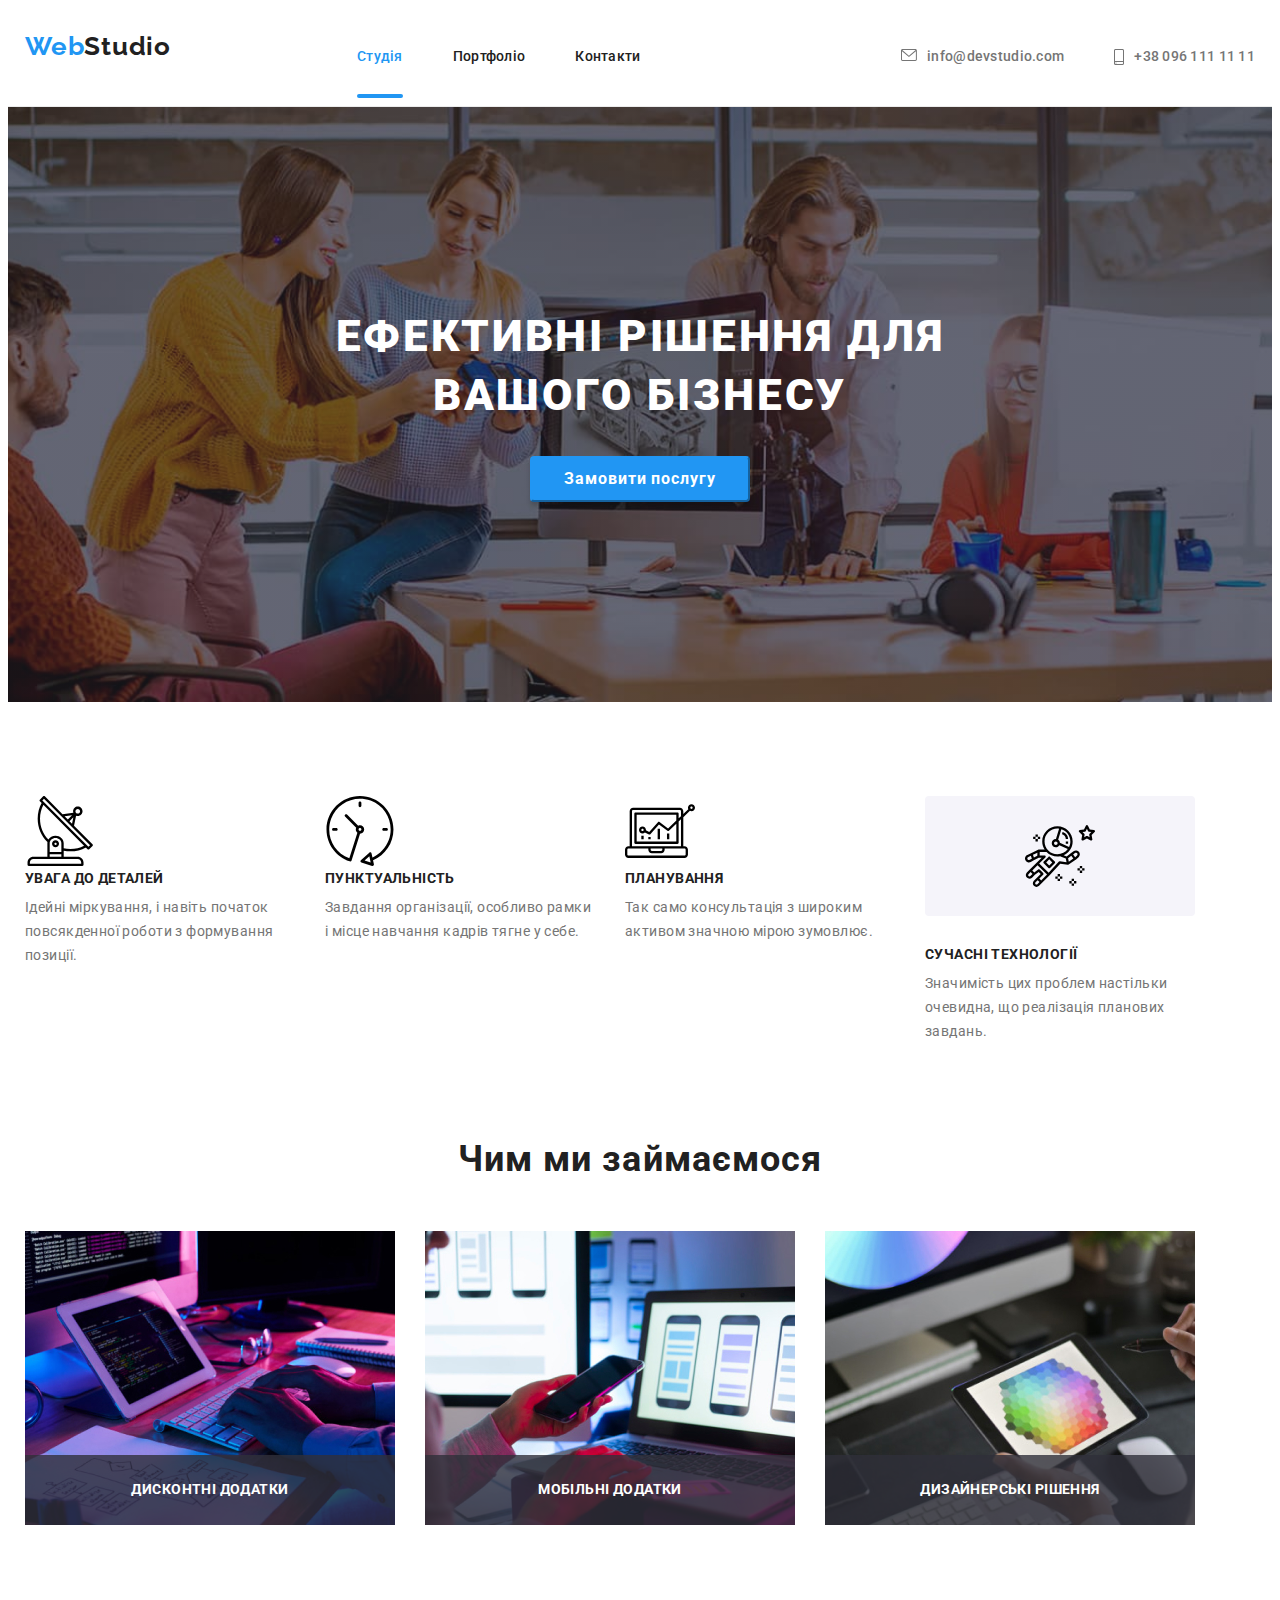
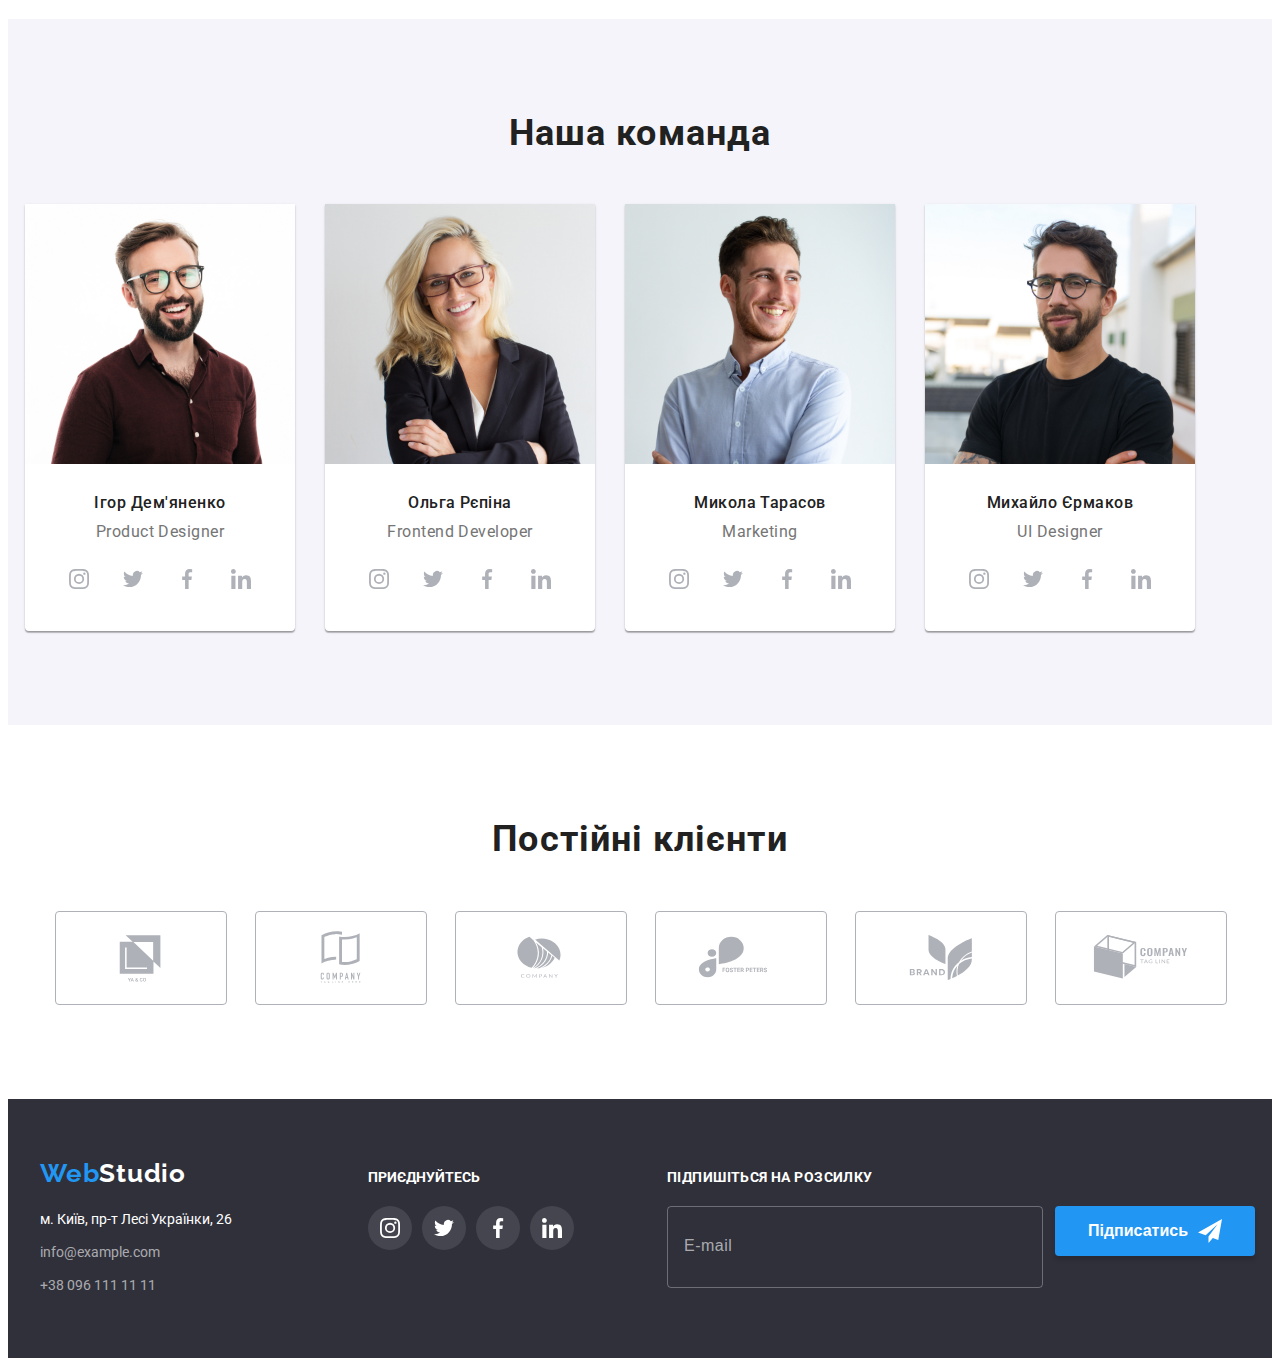
==== index.html @ e4a03b4b "update" ====
<!DOCTYPE html>
<html lang="en">

<head>
    <meta charset="UTF-8">
    <meta http-equiv="X-UA-Compatible" content="IE=edge">
    <meta name="viewport" content="width=, initial-scale=1.0">
    <title>Document</title>
    <link rel="stylesheet" href="https://cdnjs.cloudflare.com/ajax/libs/modern-normalize/1.1.0/modern-normalize.min.css" integrity="sha512-wpPYUAdjBVSE4KJnH1VR1HeZfpl1ub8YT/NKx4PuQ5NmX2tKuGu6U/JRp5y+Y8XG2tV+wKQpNHVUX03MfMFn9Q==" crossorigin="anonymous" referrerpolicy="no-referrer" />
    <style>
        a {
            text-decoration: none;
        }
    </style>
    <link rel="preconnect" href="https://fonts.googleapis.com">
    <link rel="preconnect" href="https://fonts.gstatic.com" crossorigin>
    <link
        href="https://fonts.googleapis.com/css2?family=Raleway:wght@700&family=Roboto:wght@400;500;700;900&display=swap"
        rel="stylesheet">
        <link rel="stylesheet" href="./css/main.min.css"/>
    <link rel="stylesheet" href="./css/styles.css"/>
</head>

<body>
    <!-- шапка сайта -->
    <header class="header">
        <div class="container header-con">
            <nav class="navagation">
                <a href="/" class="logo header__logo header__logo--black"><span class="logo__part">Web</span>Studio</a>

                <ul class="navagation__list list">
                    <li class="navagation__item relative"><a href="./index.html" class="navagation__link link current">Студія</a></li>
                    <li class="navagation__item"><a href="./portfolio.html" class="navagation__link link ">Портфоліо</a></li>
                    <li class="navagation__item"><a href="./contacts.html" class="navagation__link link ">Контакти</a></li>
                </ul>
            </nav>
             
          
            <ul class="connect__list list">
                <li class="connect__item">
                    <a href="mailto:info@devstudio.com">
                        <svg class="connect__icons" width="16px" height="12px">
                            <use href="./images/icons.svg#icon-envelopehover"></use>
                        </svg>
            
                        info@devstudio.com</a>
                </li>
                <li class="connect__item">
                    <a href="tel:+380961111111">
                        <svg class="connect__icons" width="10px" height="16px">
                            <use href="./images/icons.svg#icon-smartphone2"></use>
                        </svg>
                        +38 096 111 11 11</a>
                </li>
            </ul>
    


        </div>
    </header>
    
    <main>
        <!-- Герой -->
        <section class="hero">
            <div class="container hero__content">
                <h1 class="hero__title">Ефективні рішення для вашого бізнесу</h1>
                <button data-modal-open type="button" class="hero__btn">Замовити послугу</button>
            </div>
        </section>

        <section class="feature__section">
            <div class="container">
                <ul class="feature__list list">
                    <li style="width:270px;" class="feature__item">
                        <div class="picture-box">
                            <svg class="picture-box__icons" width="70" height="70">
                            <use href="./images/icons.svg#icon-Group"></use>
                            </svg>
                        </div>
                        <h3 class="feature__subtitle">УВАГА ДО ДЕТАЛЕЙ</h3>
                        <p class="feature__text">Ідейні міркування, і навіть початок повсякденної роботи з формування позиції.
                        </p>
                    </li>
                    <li style="width:270px;" class="feature__item">
                        <div class="picture-box">
                            <svg class="picture-box__icons" width="70" height="70">
                                <use href="./images/icons.svg#icon-clock"></use>
                            </svg>
                        </div>
                        <h3 class="feature__subtitle">ПУНКТУАЛЬНІСТЬ</h3>
                        <p class="feature__text">
                            Завдання організації, особливо рамки і місце навчання кадрів тягне у себе.
                        </p>
                    </li>
                    <li style="width:270px;" class="feature__item">
                        <div class="picture-box">
                            <svg class="picture-box__icons" width="70" height="70">
                                <use href="./images/icons.svg#icon-diagram"></use>
                            </svg>
                        </div>
                        <h3 class="feature__subtitle">ПЛАНУВАННЯ</h3>
                        <p class="feature__text">
                            Так само консультація з широким активом значною мірою зумовлює.
                        </p>
                    </li>
                    <li style="width:270px;" class="feature__item">
                        <div class="picture__box">
                            <svg class="picture-box__icons" width="70" height="70">
                                <use href="./images/icons.svg#icon-astronaut"></use>
                            </svg>
                        </div>
                        <h3 class="feature__subtitle">СУЧАСНІ ТЕХНОЛОГІЇ</h3>
                        <p class="feature__text">
                            Значимість цих проблем настільки очевидна, що реалізація планових завдань.
                        </p>
                    </li>
                </ul>
            </div>
        </section>


        <section class="details">
            <div class="container">
                <h2 class="details__title">Чим ми займаємося</h2>
                <ul class="detail__list list">
                    <li class="detail__item">
                        <div class="detail__box">
                        <img src="./images/box1.jpg" width="370" alt="программрование">
                        <p class="detail__text">Дисконтні додатки</p>
                        </div>
                        </li>
                    <li class="detail__item">
                        <div class="detail__box">
                        <img src="./images/box2.jpg" width="370" alt="адаптивная верстка">
                    <p class="detail__text">Мобільні додатки</p>
                    </div>
                    </li>

                    <li class="detail__item">
                        <div class="detail__box">
                        <img src="./images/box3.jpg" width="370" alt="дизайн">
                    <p class="detail__text">Дизайнерські рішення</p>
                    </div>
                    </li>
                </ul>
            </div>
        </section>

        <section class="team">
            <div class="container">
                <h2 class="title team__title team__title--color">Наша команда</h2>
                <ul class="team__list list">
                    <li class="team__item">
                        <img src="./images/img.jpg" width="270" alt="Игорь Демьяненко">
                        <div class="team__box">
                        <h3 class="team__subtitle">Ігор Дем'яненко</h3>
                        <p class="team__profession">Product Designer</p>
                       <ul class="soc list">
                        <li class="soc__item">
                            <a href="" class="soc__link soc__link--team link">
                                <svg class="soc__icons" width="20" height="20">
                                <use href="./images/icons.svg#icon-instagram"></use>
                                </svg>
                            </a>
                         </li>
                        <li class="soc__item">
                            <a href="" class="soc__link soc__link--team link">
                                <svg class="soc__icons" width="20" height="20">
                             <use href="./images/icons.svg#icon-twitter"></use>
                        </svg>
                        </a>
                        </li>
                        <li class="soc__item">
                            <a href="" class="soc__link soc__link--team link">
                                <svg class="soc__icons" width="20" height="20">
                                <use href="./images/icons.svg#icon-facebook"></use>    
                        </svg>
                            </a>
                        </li>
                        <li class="soc__item">
                            <a href="" class="soc__link soc__link--team link">
                                <svg class="soc__icons" width="20" height="20">
                                   <use href="./images/icons.svg#icon-linkedin"></use> 
                                    
                                </svg>
                            </a>
                        </li>
                        </ul>
                    </div>
                    </li>
                    <li class="team__item">
                        <img src="./images/img(1).jpg" width="270" alt="Ольга Репина">
                        <div class="team__box">
                        <h3 class="team__subtitle">Ольга Рєпіна</h3>
                        <p class="team__profession">Frontend Developer</p>
                    <ul class="soc list">
                        <li class="soc__item">
                            <a href="" class="soc__link soc__link--team link">
                                <svg class="soc__icons" width="20" height="20">
                                   <use href="./images/icons.svg#icon-instagram"></use> 
                                </svg>
                            </a>
                        </li>
                        <li class="soc__item">
                            <a href="" class="soc__link soc__link--team link">
                                <svg class="soc__icons" width="20" height="20">
                                <use href="./images/icons.svg#icon-twitter"></use>   
                                </svg>
                            </a>
                        </li>
                        <li class="soc__item">
                            <a href="" class="soc__link soc__link--team link">
                                <svg class="soc__icons" width="20" height="20">
                                   <use href="./images/icons.svg#icon-facebook"></use>
                                </svg>
                            </a>
                        </li>
                        <li class="soc__item">
                            <a href="" class="soc__link soc__link--team link">
                                <svg class="soc__icons" width="20" height="20">
                                   <use href="./images/icons.svg#icon-linkedin"></use>
                                </svg>
                            </a>
                        </li>
                    </ul>
                    </div>
                        </li>
                    <li class="team__item">
                        <img src="./images/img(2).jpg" width="270" alt="Николай Тарасов">
                   <div class="team__box">
                    <h3 class="team__subtitle">Микола Тарасов</h3>
                     <p class="team__profession">Marketing</p>
                <ul class="soc list">
                    <li class="soc__item">
                        <a href="" class="soc__link soc__link--team link">
                            <svg class="soc__icons" width="20" height="20">
                               <use href="./images/icons.svg#icon-instagram"></use>
                            </svg>
                        </a>
                    </li>
                    <li class="soc__item">
                        <a href="" class="soc__link soc__link--team link">
                            <svg class="soc__icons" width="20" height="20">
                                <use href="./images/icons.svg#icon-twitter"></use>
                            </svg>
                        </a>
                    </li>
                    <li class="soc__item">
                        <a href="" class="soc__link soc__link--team link">
                            <svg class="soc__icons" width="20" height="20">
                               <use href="./images/icons.svg#icon-facebook"></use>
                            </svg>
                        </a>
                    </li>
                    <li class="soc__item">
                        <a href="" class="soc__link soc__link--team link">
                            <svg class="soc__icons" width="20" height="20">
                               <use href="./images/icons.svg#icon-linkedin"></use>
                            </svg>
                        </a>
                    </li>
                </ul>
                    </div>
                        </li>
                    <li class="team__item">
                        <img src="./images/img(3).jpg" width="270" alt="Михаил Ермаков">
                        <div class="team__box">
                        <h3 class="team__subtitle">Михайло Єрмаков</h3>
                        <p class="team__profession">UI Designer</p>
                    <ul class="soc list">
                        <li class="soc__item">
                            <a href="" class="soc__link soc__link--team link">
                                <svg class="soc__icons" width="20" height="20">
                                  <use href="./images/icons.svg#icon-instagram"></use>  
                                </svg>
                            </a>
                        </li>
                        <li class="soc__item">
                            <a href="" class="soc__link soc__link--team link">
                                <svg class="soc__icons" width="20" height="20">
                                  <use href="./images/icons.svg#icon-twitter"></use> 
                                </svg>
                            </a>
                        </li>
                        <li class="soc__item">
                            <a href="" class="soc__link soc__link--team link">
                                <svg class="soc__icons" width="20" height="20">
                                  <use href="./images/icons.svg#icon-facebook"></use>
                                </svg>
                            </a>
                        </li>
                        <li class="soc__item">
                            <a href="" class="soc__link soc__link--team link">
                                <svg class="soc__icons" width="20" height="20">
                                    <use href="./images/icons.svg#icon-linkedin"></use>
                                </svg>
                            </a>
                        </li>
                    </ul>
                    </div>
                        
                    </li>
                </ul>
            </div>
        </section>
        
        <!-- /*--CLIENTS--*/ -->
        <section class="clients">
            <div class="container">
                <h3 class="clients__title">Постійні клієнти</h3>
                <ul class="clients__list list">
                    <li style="width: 170px;" class="clients__item">
                        <a href="" class="clients__link">
                            <svg class="clients__icon" width="106px" height="60">
                                <use href="./images/icons.svg#icon-Logo12"></use>
                            </svg>
                        </a>

                    </li>
                    <li style="width:170px;" class="clients__item">
                    <a href="" class="clients__link">
                    <svg class="clients__icon" width="106px" height="60">
                        <use href="./images/icons.svg#icon-Logo2"></use>
                    </svg>
                    </a>
                    
                    </li>
                    <li style="width:170px;" class="clients__item">
                        <a href="" class="clients__link">
                        <svg class="clients__icon" width="106px" height="60">
                            <use href="./images/icons.svg#icon-Logo3"></use>
                        </svg>
                        </a>
                    
                    </li>
                    <li style="width:170px;" class="clients__item">
                        <a href="" class="clients__link">
                        <svg class="clients__icon" width="106px" height="60">
                            <use href="./images/icons.svg#icon-Logo4"></use>
                        </svg>
                        </a>
                    
                    </li>
                    <li style="width:170px;" class="clients__item">
                        <a href="" class="clients__link">
                        <svg class="clients__icon" width="106px" height="60">
                            <use href="./images/icons.svg#icon-Logo5"></use>
                        </svg>
                        </a>
                    
                    </li>
                    <li style="width:170px;" class="clients__item">
                        <a href="" class="clients__link">
                        <svg class="clients__icon" width="106px" height="60">
                            <use href="./images/icons.svg#icon-Logo6"></use>
                        </svg>
                        </a>
                    
                    </li>


                </ul>

            </div>

        </section>
    </main>
    
    <!--FOOTER-->

     <footer class="footer">
        <div class="container">
            <div class="footer__flex container">
            <section class="footer__wrap">
                <a href="index.html" lang="en" class="logo logo--white"><span class="logo__part">Web</span>Studio</a>
                        
                        <address class="footer__address">
                            <ul class="footer__list list">
                                <li class="footer__item">
                                    <a class="footer__location" href="https://goo.gl/maps/21FP2kessVp6qN1R9"
                                    target="_blank"
                                    rel="noopener noreferrer nofollow"> м. Київ, пр-т Лесі Українки, 26</a>
                                </li>
                                <li class="footer__item">
                                    <a href="mailto:info@example.com" class="footer__contact link">info@example.com</a>
                                </li>
                                <li class="footer__item">
                                    <a href="tel:+380961111111" class="footer__contact link">+38 096 111 11 11</a>
                                </li>
                                </ul>
                              </address>
                             </section>
                             </div>

                             <div class="join">
                                <h3 class="join__title title">приєднуйтесь</h3>
                                <ul class="join__list list">
                                    <li class="join__item">
                                        <a href="" class="join__link">
                                            <svg class="join__icon">
                                            <use href="./images/icons.svg#icon-instagram"></use>
                                            </svg>
                                        </a>

                                    </li>
                                    <li class="join__item">
                                        <a href="" class="join__link">
                                            <svg class="join__icon">
                                                <use href="./images/icons.svg#icon-twitter"></use>
                                            </svg>
                                        </a>
                                    
                                    </li>
                                    <li class="join__item">
                                        <a href="" class="join__link">
                                            <svg class="join__icon">
                                                <use href="./images/icons.svg#icon-facebook"></use>
                                            </svg>
                                        </a>
                                    
                                    </li>
                                    <li class="join__item">
                                        <a href="" class="join__link">
                                            <svg class="join__icon">
                                                <use href="./images/icons.svg#icon-linkedin"></use>
                                            </svg>
                                        </a>
                                    
                                    </li>

                                </ul>

                             </div>
                            <div class="footer__box">
                                <p class="footer__title">Підпишіться на розсилку</p>
                                <form class="footer__form">
                                    <input type="text" name="email" placeholder="E-mail" class="footer__input" />
                                    <button type="submit" class="footer__btn">
                                        Підписатись
                                        <svg class="footer__icons" width="24" height="24">
                                            <use href="./images/icons.svg#icon-iconsend"></use>
                                        </svg>
                                    </button>
                                </form>
                            </div>
                             </div>

     </footer>
    <div class="backdrop is-hidden" data-modal>
        <div class="modal">
            <button type="button" class="modal__close" data-modal-close>
                <svg class="modal__icon" width="18px" height="18px">
                    <use href="./images/icons.svg#icon-close-black-18dp-2-1-1"></use>
                </svg>
            </button>
        <p class="modal__title">Залиште свої дані, ми вам зателефонуємо</p>
        <form class="modal__form">
            <div class="form__field">
                <label for="name" class="form__label">Ім'я</label>
                <div class="input__box">
                    <input type="text" name="name" id="name" class="form__input" placeholder="" />
                    <svg class="input__icon" width="18" height="18">
                        <use href="./images/icons.svg#icon-personblack"></use>
                    </svg>
                </div>
            </div>
        
            <div class="form__field">
                <label for="tel" class="form__label">Телефон</label>
                <div class="input__box">
                    <input type="tel" name="tel" id="tel" class="form__input" />
                    <svg class="input__icon" width="18" height="18">
                        <use href="./images/icons.svg#icon-phoneblack"></use>
                    </svg>
                </div>
            </div>
        
            <div class="form__field">
                <label for="mail" class="form__label">Пошта</label>
                <div class="input__box">
                    <input type="email" name="mail" id="mail" class="form__input" />
                    <svg class="input__icon" width="18" height="18">
                        <use href="./images/icons.svg#icon-emailblack"></use>
                    </svg>
                </div>
            </div>
            <label for="comment" class="form__label">Коментар</label>
            <textarea name="comment" id="comment" placeholder="Введіть текст" class="form__comment"></textarea>
            <div class="check__box">
                <input type="checkbox" name="conditions" id="conditions" class="form__check visually__hidden" />
                <label for="conditions" class="checkbox__conditions">
                    <span><svg class="check__icon" width="13" height="10">
                            <use href="./images/icons.svg#icon-Vector21"></use>
                        </svg>
                    </span>
                    Погоджуюся з розсилкою та приймаю;
                    <a href="" class="checkbox__link">Умови договору</a>
                </label>
            </div>
        
            <button type="submit" class="form__btn">Відправити</button>
        </form>
        </div>
        </div>

    <script src="./js/modal.js">

    </script>
</body>
</html>
---- css/main.min.css ----
p,h1,h2,h3,h4,h5,h6{margin:0}ul,ol{margin:0;padding-left:0}body{font-family:"Roboto",sans-serif}button{cursor:pointer}img{display:block;max-width:100%;height:auto}.link{text-decoration:none}.list{list-style:none}.header{min-height:80px;background-color:#fff;border-bottom:1px solid #ececec;font-weight:500;font-size:14px;line-height:1.14}.header-con{display:-webkit-box;display:-ms-flexbox;display:flex;-webkit-box-align:center;-ms-flex-align:center;align-items:center}.list{list-style:none}.link{text-decoration:none}.container{width:1200px;padding-left:15px;padding-right:15px;margin:0 auto}/*# sourceMappingURL=main.min.css.map */
---- css/styles.css ----
p,
h1,
h2,
h3,
h4,
h5,
h6 {
    margin: 0;
}

ul,
ol {
    margin: 0;
    padding-left: 0;
}

body {
    font-family: "Roboto", sans-serif;
}



a {
    color: currentColor;
    text-decoration: none;
}

button {
    cursor: pointer;
}

img {
    display: block;
    max-width: 100%;
    height: auto;
}



.list {
    list-style: none;
}

.link {
    text-decoration: none;
}
.container {
    width: 1200px;
    padding-left: 15px;
    padding-right: 15px;
    margin: 0 auto;
}


/* --HEADER-- */

.header {
    min-height: 80px;
    background-color: #FFFFFF;
    border-bottom:1px solid #ECECEC;
    font-weight: 500;
    font-size: 14px;
    line-height: 1.14;
}

.header-con {
    display: flex;
    align-items: center;
}

.header__logo {
    font-family: 'Raleway';
    font-style: normal;
    font-weight: 700;
    font-size: 26px;
    line-height: 1.14;
    letter-spacing: 0.03em;
    color: #2196F3;
    text-decoration: none;
    padding: 24px 0;
    margin-top: 0;
    margin-bottom: 0;
    margin-right: 93px;

}

 
.header__logo--black {
    color: #212121;
}

.logo__part {
    color:#2196F3;
}




.navagation {
        display: flex;
        margin-right: 0;
        margin-left: 0;
        text-align: center;
        margin-bottom: 0;
        align-items: center;
}

.navagation__list {
    list-style: none;
    display: flex;
    padding: 0;
    margin-left: 93px;
    
}

.navagation__list .navagation__item:not(:last-child) {
    margin-right: 50px;
}

.navagation__link{
    align-items: center;
    display: flex;
    padding-top: 32px;
    padding-bottom: 32px;
    
    color: #212121;
    transition: color 250ms cubic-bezier(0.4, 0, 0.2, 1);
}

.navagation__link {
    font-weight: 500;
    font-size: 14px;
    line-height: 1.12;
    letter-spacing: 0.02em;
    color: #212121;
    text-decoration: none;
    display: block;

    transition: color 250ms cubic-bezier(0.4, 0, 0.2, 1);
   
}




.navagation__list .navagation__link:hover,
.navagation__list .navagation__link:focus{
    color: #2196F3;
}


.navagation__item {
    position: relative;
}

.current::after {
    content: "";
    position: absolute;
    bottom: 0;
    left: 0;
    margin-bottom: -1px;
    width: 100%;
    height: 4px;
    border-radius: 2px;
    background-color: #2196F3;

}

.current {
    color: #2196F3;
}



.connect__list {
    display: flex;
    margin-left: auto;
}

.connect__list .connect__item:not(:last-child) {
    margin-right: 50px;
}

.connect__list a {
    color: #757575;
    display: flex;
    font-weight: 500;
    font-size: 14px;
    line-height: 1.14;
    letter-spacing: 0.02em;
    text-decoration: none;
    transition: color 250ms cubic-bezier(0.4, 0, 0.2, 1);
}

.connect__list a:hover,
.connect__list a:focus {
    color: #2196f3;
}

.connect__icons {
    fill: currentColor;
    margin-right: 10px;
        align-items: center;
}




    /* --HERO-- */


.hero {
    max-width: 1600px;
    padding-top: 200px;
    padding-bottom: 200px;
    text-align: center;
    background-image: linear-gradient(rgba(47, 48, 58, 0.4), rgba(47, 48, 58, 0.4)), url(../images/hero-bg.jpg);
background-repeat: no-repeat;
background-position: center;
background-size: cover;
margin: 0 auto;
}

.hero__content {
    max-width: 696px;
    text-align: center;
}

.hero__title {
    display: block;
    margin-top: 0;
    margin-bottom: 30;
    margin-left: auto;
    margin-right: auto;
    max-width: 696px;
    font-weight: 900;
    font-size: 44px;
    line-height: 1.36;
    letter-spacing: 0.06em;
    text-transform: uppercase;
    color: #FFFFFF;
}

.hero__btn {
    border-radius: 4px;
    font-family: 'Roboto';
    font-style: normal;
    font-weight: 700;
    font-size: 16px;
    line-height: 1.33;
    display: inline-block;
    align-items: center;
    text-align: center;
    letter-spacing: 0.06em;
    color: #FFFFFF;
    padding: 10px 32px;
    box-shadow: 0px 4px 4px 0 rgba(0, 0, 0, 0.15);
    cursor: pointer;
    background-color: #2196F3;
    border-color: #2196F3;
    margin-top: 30px;

    transition: color 250ms cubic-bezier(0.4, 0, 0.2, 1);
}

.hero-btn:hover,
.hero-btn:focus {
    background-color: #2196F3;
    color: #ffff;
}

/* --ABOUT-- */
.feature__section {
    padding-top: 94px;
}



.feature__list {
    display: flex;
    flex-wrap: wrap;
}


.feature__item {
    display: inline-block;
    width: 270px;
    margin-right: 30px;
}

.feature__item:nth-child(4) {
    margin-right: 0;
}

.feature__subtitle {
    font-weight: 700;
    font-size: 14px;
    line-height: 1.2;
    letter-spacing: 0.03em;
    text-transform: uppercase;
    color: #212121;
    text-align: left;
    padding-bottom: 10px;

}

.feature__text {
    font-family: Roboto;
     font-size: Regular;
    font-weight: 400;
    font-size: 14px;
    line-height: 1.71;
    letter-spacing: 0.03em;
    align-items: center;
    text-align: left;
    color: #757575;
}


.picture__box {
    width: 270px;
    height: 120px;
    border-radius: 4px;
    background-color: #F5F4FA;
    margin-bottom: 30px;
    display: flex;
    justify-content: center;
    align-items: center;
}


/* --DETAILS-- */
.details {
    padding-top: 94px;
    padding-bottom: 94px;
}

.details__title {
    font-weight: 700;
    font-size: 36px;
    line-height: 1.2;
    text-align: center;
    letter-spacing: 0.03em;
    color: #212121;
    margin-bottom: 50px;
}

.detail__list {
    display: flex;
    flex-wrap: wrap;
    margin: 0;
    padding-left: 0;
}

.detail__item {
    width: 370px;
    margin-right: 30px;
}

.detail__item:nth-child(3) {
    margin-right: 0;
}

.detail__box{
    position: relative;
}

.detail__text {
    position: absolute;
    display: flex;

    bottom: 0;
    left: 0;

    width: 370px;
    height: 70px;
    margin: 0;

    font-weight: 700;
    font-size: 14px;
    line-height: 1.14;
    letter-spacing: 0.03em;
    text-transform: uppercase;

align-items: center;
    justify-content: center;

    color: #FFFFFF;
    background-color: rgba(47, 48, 58, 0.8);
}


/* --TEAM-- */



.team {
    padding-top: 94px;
    padding-bottom: 94px;
    background: #F5F4FA;
}



.team__title {
    font-weight: 700;
    font-size: 36px;
    line-height: 1.14;
    text-align: center;
    letter-spacing: 0.03em;
    color: #212121;
    margin-bottom: 50px;
}

.team__list {
    display: flex;
    flex-direction: row;
        margin: 0;
        padding-left: 0;
}

.team__item {
    width: 270px;
    /* height: 428px; */
    margin-right: 30px;
    background: #FFFFFF;
        box-shadow: 0px 1px 3px rgba(0, 0, 0, 0.12), 0px 1px 1px rgba(0, 0, 0, 0.14), 0px 2px 1px rgba(0, 0, 0, 0.2);
        border-radius: 0px 0px 4px 4px;
}


.team__subtitle {
    font-weight: 500;
    font-size: 16px;
    line-height: 1.14;
    letter-spacing: 0.03em;
    text-align: center;
    color: #212121;
}

.team__profession {
    font-weight: 400;
    font-size: 16px;
    line-height: 1.14;
    letter-spacing: 0.03em;
    text-align: center;
    color: #757575;
    margin-top: 10px;
    margin-bottom: 16px;
}

.team__box {
    padding-top:30px;
    padding-bottom: 30px;
}
.soc {
    display: flex;
    justify-content: center;
    gap: 10px;
}

.soc__link--team {
    width: 44px;
    height: 44px;
    border-radius: 50%;

    /* background-color: #FFFFFF; */
    
    display: flex;
    align-items: center; 
    justify-content: center;
    /* fill: #AFB1B8 ; */

    transition: background-color 250ms cubic-bezier(0.4, 0, 0.2, 1);
}

.soc__icons{
    fill: #AFB1B8;
    transition: fill 250ms cubic-bezier(0.4, 0, 0.2, 1);
}

.soc__link--team:hover .soc__icons,
.soc__link--team:focus .soc__icons{
    /* background-color: #2196F3; */
    fill: #FFFFFF;
}

.soc__link--team:hover,
.soc__link--team:focus{
    background-color: #2196F3;
}

/*--CLIENTS--*/
.clients{
    padding-top: 94px;
    padding-bottom: 94px;
}

.clients__title{
    font: Roboto;
    font-weight: 700;
    font-size: 36px;
    line-height: 1.16;
    letter-spacing: 0.03em;
    text-align: center;
    color: #212121;
    margin-bottom: 50px;
}

.clients__list {
    display: flex;
    /* flex-wrap: wrap; */
    /* align-items: center; */
        justify-content: center;
}

.clients__item {
    margin-right: 30px;
    }

    .clients__item:nth-child(6){
        margin-right: 0px;
    }




.clients__link{
    background: #fff;
    width: 170px;
    height: 92px;
    border: 1px solid #AFB1B8;
    border-radius: 4px;
    display: flex;
    align-items: center;
    justify-content: center;
    color: #AFB1B8;

    transition: color 250ms cubic-bezier(0.4, 0, 0.2, 1),
        border 250ms cubic-bezier(0.4, 0, 0.2, 1) ;
}

.clients__link:hover,
.clients__link:focus{
    color:#2196F3;
    border: 1px solid #2196F3;
}

.clients__icon{
    fill: currentColor;
}


/* --FOOTER-- */


.footer {
    background-color: #2F303A;
   padding-top: 60px;
   padding-bottom: 60px;
}

.footer .container {
    display: flex;
    align-items: baseline;
}




.logo {
    font-family: 'Raleway';
    font-style: normal;
    font-weight: 700;
    font-size: 26px;
    line-height: 1.14;
    letter-spacing: 0.03em;
    display: block;
    text-decoration: none;
    margin-bottom: 20px;
}

.logo--white {
    color:#FFFFFF ;
}



.footer__address{
    font-style: normal;
    display: block;
    min-width: 193px;
}

.footer__location {
    font-size: 14px;
    line-height: 1.71;
    letter-spacing: 0.03;
    color: #FFFFFF;
}


.footer__contact {
    font-size: 14px;
    line-height: 1.71;
    color: rgba(255, 255, 255, 0.6);

   }

.footer__item:not(:last-child){
    margin-bottom: 9px;
}

.footer__box {
    margin-left: 93px;
}

.footer__form {
    display: flex;
    gap: 12px;
}

.footer__title {
    font-weight: 700;
    font-size: 14px;
    line-height: 1.14;
    letter-spacing: 0.03em;
    text-transform: uppercase;
    color: #ffffff;
    margin-bottom: 20px;
}

.footer__input {
    background-color: transparent;
    border: 1px solid rgba(255, 255, 255, 0.3);
    border-radius: 4px;
    width: 358px;
    height: 50px;
    cursor: pointer;
    padding: 15px 0 15px 16px;
    color: #ffffff;

    transition: border-color 250ms cubic-bezier(0.4, 0, 0.2, 1);
}

.footer__input:hover,
.footer__input:focus {
    border-color: rgba(33, 150, 243, 1);
}

.footer__input:hover::placeholder,
.footer__input:focus::placeholder {
    color: rgba(33, 150, 243, 1);
}

.footer__input::placeholder {
    font-weight: 400;
    font-size: 16px;
    line-height: 1.25;
    letter-spacing: 0.03em;
    color: rgba(255, 255, 255, 0.6);

    transition: color 250ms cubic-bezier(0.4, 0, 0.2, 1);
}

.footer__btn {
    width: 200px;
    height: 50px;
    border: none;
    box-shadow: 0px 4px 4px rgba(0, 0, 0, 0.15);
    border-radius: 4px;
    background-color: rgba(33, 150, 243, 1);
    color: #ffffff;
    display: flex;
    gap: 10px;
    align-items: center;
    justify-content: center;
    font-weight: 700;
    font-size: 16px;
    line-height: calc(30 / 16);

    transition: background-color 250ms cubic-bezier(0.4, 0, 0.2, 1);
}

.footer__btn:hover,
.footer__btn:focus {
    background-color: rgba(24, 140, 232, 1);
}

.footer__icons {
    fill: currentColor;
}


.join{
    
        flex-direction: column;
        align-items: baseline;
        margin-left: 70px;
    

}


.join__title{
    font-size: 14px;
    line-height: 1.14;
    text-transform: uppercase;
    color: #FFFFFF;
    margin-bottom: 20px;
}

.join__list {
    display: flex;
    justify-content:space-between;
    gap: 10px;
}

.join__link{
    width: 44px;
    height: 44px;
    border-radius: 50%;
    background-color: rgba(255, 255, 255, 0.1);
    display: flex;
    align-items: center;
    justify-content: center;
    color: #FFFFFF;

    transition: background-color 250ms cubic-bezier(0.4, 0, 0.2, 1),
            fill 250ms cubic-bezier(0.4, 0, 0.2, 1);
    
}

.join__link:hover,
.join__link:focus{
    background-color: #2196F3;
}

.join__icon {
    fill:#FFFFFF;
    width: 20px;
    height: 20px;
}



/* ---MAIN--- */


.container {
    width: 1230px;
    padding-left: 15px;
    padding-right: 15px;
    margin-left: auto;
    margin-right: auto;
}

.main__btn {
    display: flex;
    flex-wrap: wrap;
    margin-bottom: 50px;
    justify-content: center;

}

.main__list {
    display: flex;
    flex-wrap: wrap;
    margin-right: auto;
    margin-left: auto;

}


.item__btn {
    font-family: 'Roboto';
    font-style: normal;
    font-weight: 500;
    font-size: 16px;
    line-height: 1.6;
    text-align: center;
    align-items: center;
    letter-spacing: 0.03em;
    color: rgba(33, 33, 33, 1);
    background-color: rgba(245, 244, 250, 1);
    border-radius: 4px;
    border-color: transparent;
    padding: 6px 22px;
    margin-right: 8px;


transition: background-color 250ms cubic-bezier(0.4, 0, 0.2, 1),
        color 250ms cubic-bezier(0.4, 0, 0.2, 1),
        box-shadow 250ms cubic-bezier(0.4, 0, 0.2, 1);
}

.item__btn:hover,
.item__btn:focus {
    opacity: 8;
    cursor: pointer;
    background-color: #2196F3;
    color: #FFFFFF;
}

.item__link{
    display: block;
    transition: box-shadow 250ms cubic-bezier(0.4, 0, 0.2, 1);
}

.item__link:hover,
.item__link:focus{
    box-shadow: 0px 1px 1px rgba(0, 0, 0, 0.12), 0px 4px 4px rgba(0, 0, 0, 0.06), 1px 4px 6px rgba(0, 0, 0, 0.16);
}

.apps {
    padding-top: 94px;
    padding-bottom: 94px;
}

.apps__info {
    padding: 20px 24px;
}

.container__apps {
    width: 1230px;
    padding-left: 15px;
    padding-right: 15px;
    margin-left: auto;
    margin-right: auto;
}

.apps__list {
   display: flex;
   flex-wrap: wrap;
   gap: 30px;
   padding: 0;
   margin: 0;

}

.apps__list {
    flex-basis: calc((100% - 2*30px)/3);
    
}
.item__link:hover .apps__text,
.item__link:focus .apps__text,
.item__link:active .apps__text {
    transform: translateY(0);
}

.apps__img{
    position: relative;
        overflow: hidden;
}

.apps__text{
    position: absolute;
    
        top: 0;
        left: 0;
    
        width: 100%;
        height: 100%;
        margin: 0;
        padding-top: 64px;
        padding-bottom: 64px;
        padding-left: 24px;
        padding-right: 24px;
    
        font-weight: 400;
        font-size: 18px;
        line-height: 1.55;
    
        letter-spacing: 0.03em;

        color: #FFFFFF;
        background-color: rgba(33, 150, 243, 0.9);

transform: translateY(100%);
    transition: transform 250ms cubic-bezier(0.4, 0, 0.2, 1);

    overflow: auto;
    }


.apps__item {
    width: 370px; 
    background: #FFFFFF;
        border: 1px solid #EEEEEE;
}

.apps__title {
    font-weight: 700;
    font-size: 18px;
    line-height: 2;
    letter-spacing: 0.06em;
    color: #212121;
    margin-bottom: 4px;
}

.apps__pretext {
    font-weight: 400;
    font-size: 16px;
    line-height: 1.86;
    letter-spacing: 0.03em;
    color: #757575;
}

.backdrop {
    position: absolute;
    top: 0;
    left: 0;
    width: 100vw;
    height: 100vh;

    opacity: 1;

    background-color: rgba(0, 0, 0, 0.2);

    transition: opacity 250ms cubic-bezier(0.4, 0, 0.2, 1),
        visibility 250ms cubic-bezier(0.4, 0, 0.2, 1);
}

.is-hidden {
    opacity: 0;
    visibility: hidden;
    pointer-events: none;
}

.backdrop.is-hidden .modal {
    transform: translate(-50%, -50%) scale(0.5);
}

.modal {
    padding: 40px;
    position: absolute;
    top: 50%;
    left: 50%;

    width: 528px;
    min-height: 581px;
    border-radius: 4px;
    transform: translate(-50%, -50%) scale(1);
    transition: transform 250ms cubic-bezier(0.4, 0, 0.2, 1);

    background-color: #FFFFFF;
    box-shadow: 0px 1px 3px rgba(0, 0, 0, 0.12), 0px 1px 1px rgba(0, 0, 0, 0.14),
        0px 2px 1px rgba(0, 0, 0, 0.2);
}

.modal__close {
    position: absolute;
    width: 30px;
    height: 30px;

    top: 8px;
    right: 8px;
    border-radius: 50%;

    border: 1px solid rgba(0, 0, 0, 0.1);
    background-color: transparent;
    cursor: pointer;
}

.modal__close:hover,
.modal__close:focus {
    fill: #2196F3;
    cursor: pointer;
}

.modal__icon {
    position: absolute;
    top: 50%;
    left: 50%;

    transform: translate(-50%, -50%);
}

.is-hidden {
    opacity: 0;
    visibility: hidden;
    pointer-events: none;
}

.visually__hidden {
    position: absolute;
    white-space: nowrap;
    width: 1px;
    height: 1px;
    overflow: hidden;
    border: 0;
    padding: 0;
    clip: rect(0 0 0 0);
    clip-path: inset(50%);
    margin: -1px;
}


.modal__title {
    text-align: center;
    font-weight: 700;
    font-size: 20px;
    line-height: 1.15;
    text-align: center;
    letter-spacing: 0.03em;
    display: block;
    color: rgba(33, 33, 33, 1);
    margin-bottom: 12px;
}

/* .modal-form {
  display: block;
  margin-top: 0;
} */

.form__field {
    margin-bottom: 10px;
}

.form__input {
    width: 100%;
    height: 40px;
    border: 1px solid rgba(33, 33, 33, 0.2);
    border-radius: 4px;
    padding-left: 42px;
    color: rgba(33, 33, 33, 0.2);
    font-weight: 400;
    cursor: pointer;
    outline: transparent;
    transition: border-color 250ms cubic-bezier(0.4, 0, 0.2, 1);
}

.form__input:hover,
.form__input:focus {
    border-color: rgba(33, 150, 243, 1);
}

.form__input:hover+.input__icon,
.form__input:focus+.input__icon {
    fill: rgba(33, 150, 243, 1);
}

.form__label {
    font-size: 12px;
    line-height: 1.17;
    letter-spacing: 0.01em;
    display: block;
    margin-bottom: 4px;
    color: rgba(117, 117, 117, 1);
}

.input__box {
    position: relative;
    /* margin-top: 4px; */
}

.input__icon {
    position: absolute;
    left: 12px;
    top: 50%;
    transform: translateY(-50%);
    color: rgba(33, 33, 33, 1);

    transition: fill 250ms cubic-bezier(0.4, 0, 0.2, 1);
}

.form__comment {
    width: 100%;
    height: 120px;
    border: 1px solid rgba(33, 33, 33, 0.2);
    border-radius: 4px;
    resize: none;
    padding: 12px 16px;
    margin-bottom: 20px;
    outline: transparent;
    display: block;

    font-weight: 400;
    font-size: 14px;
    line-height: 1.14;
    letter-spacing: 0.01em;
    color: rgba(33, 33, 33, 1);

    transition: border-color 250ms cubic-bezier(0.4, 0, 0.2, 1);
}

.form__comment:hover,
.form__comment:focus {
    border-color: rgba(33, 150, 243, 1);
}

.form__comment::placeholder {
    font-weight: 400;
    font-size: 14px;
    line-height: 1.14;
    letter-spacing: 0.01em;
    color: rgba(117, 117, 117, 0.5);
}

.check__box {
    margin-bottom: 30px;
}

.form__check:checked+.checkbox__conditions span {
    background-color: rgba(33, 150, 243, 1);
    border: none;
}

.checkbox__conditions span {
    transition: border-color 250ms cubic-bezier(0.4, 0, 0.2, 1);
}

.form__check:focus+.checkbox__conditions span {
    border-color: rgba(33, 150, 243, 1);
}

.form__check:checked+.checkbox__conditions .check-icon {
    fill: #ffffff;
}

.check__icon {
    fill: transparent;
}

.checkbox__conditions {
    font-weight: 400;
    font-size: 14px;
    line-height: calc(24 / 14);
    letter-spacing: 0.03em;
    color: rgba(117, 117, 117, 1);

    display: flex;
    align-items: center;
    justify-content: center;
}

.checkbox__conditions span {
    width: 16px;
    height: 15px;
    border: 2px solid rgba(33, 33, 33, 1);
    border-radius: 2px;
    margin-right: 9px;
    display: flex;
    align-items: center;
    justify-content: center;
}

.checkbox__link {
    font-weight: 400;
    font-size: 14px;
    line-height: calc(24 / 14);
    letter-spacing: 0.03em;
    text-decoration-line: underline;
    color: rgba(33, 150, 243, 1);
}

.form__btn {
    width: 200px;
    height: 50px;
    background: rgba(33, 150, 243, 1);
    box-shadow: 0px 4px 4px rgba(0, 0, 0, 0.15);
    border-radius: 4px;
    border: none;
    display: block;
    margin: 0 auto;

    font-family: inherit;
    font-weight: 700;
    font-size: 16px;
    line-height: 30px;
    color: #ffffff;

    transition: background-color 250ms cubic-bezier(0.4, 0, 0.2, 1);
}

.form__btn:hover,
.form__btn:focus {
    background-color: rgba(24, 140, 232, 1);
}
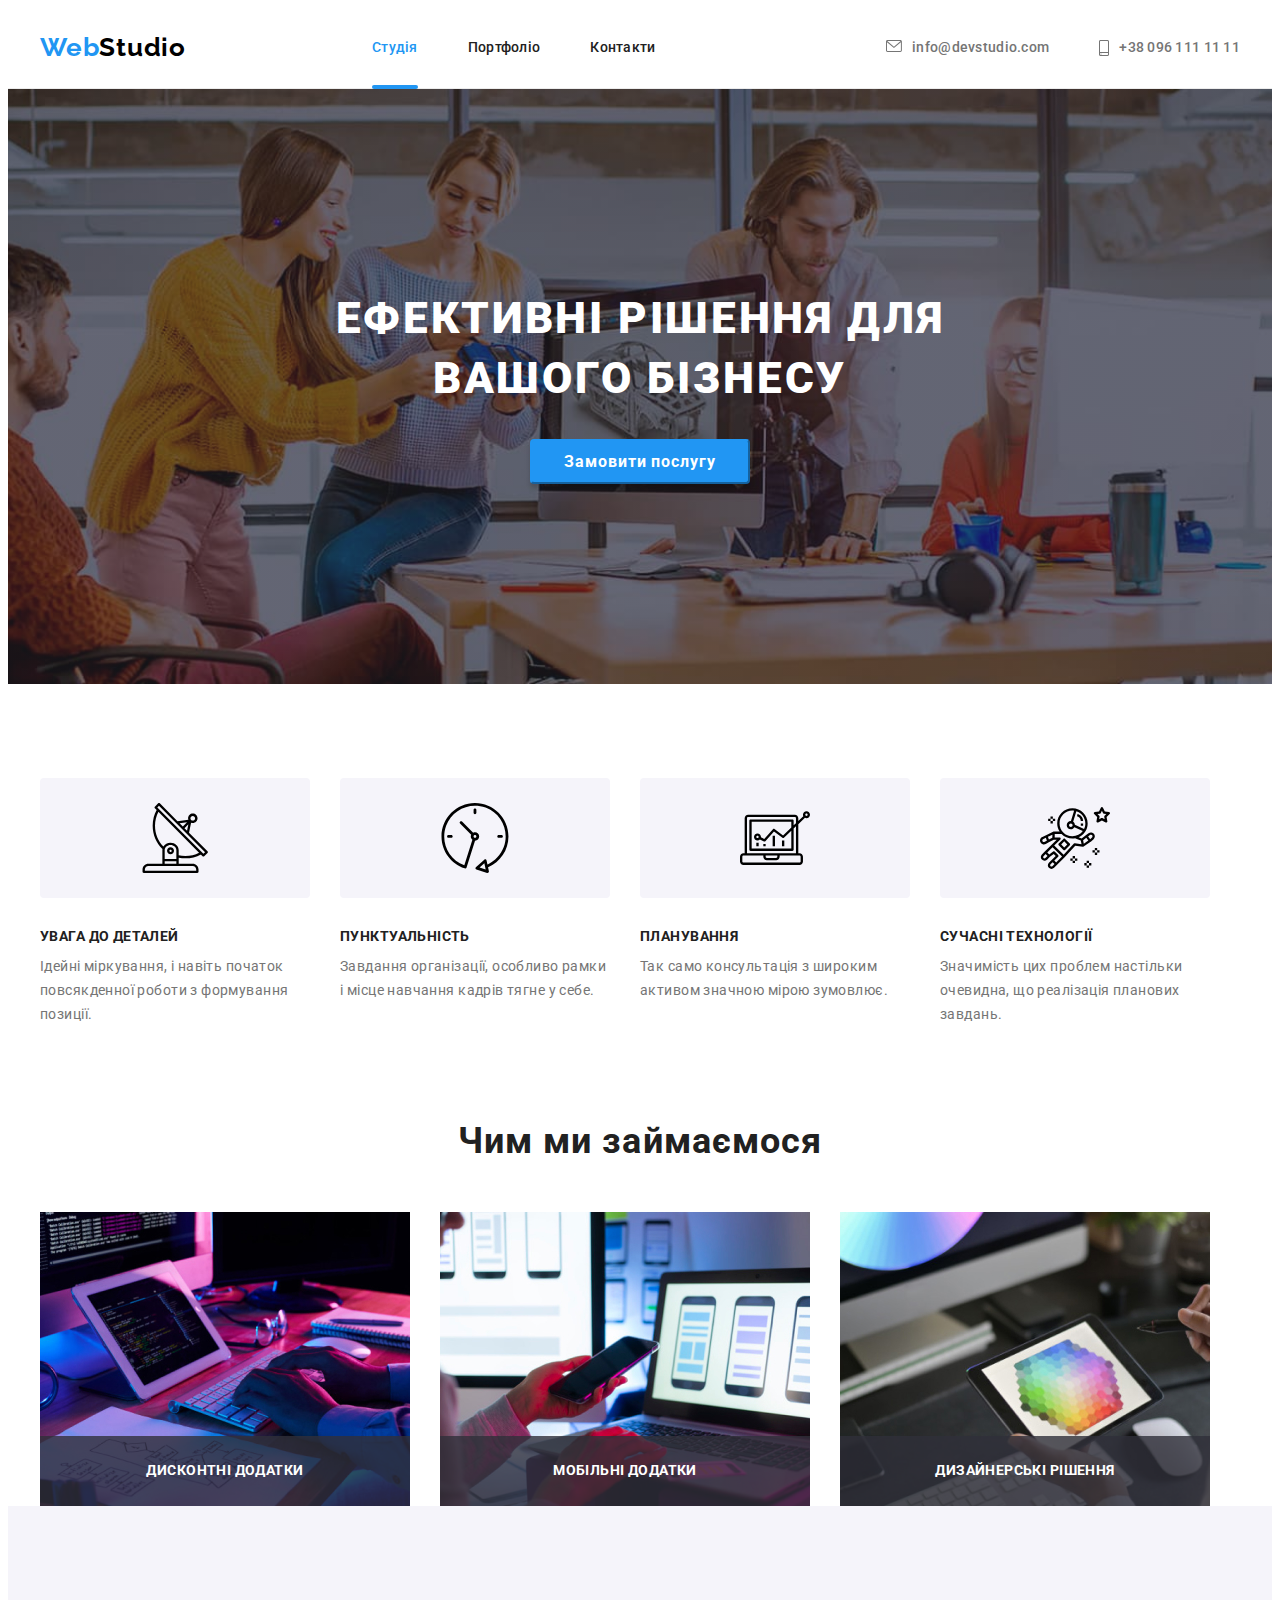
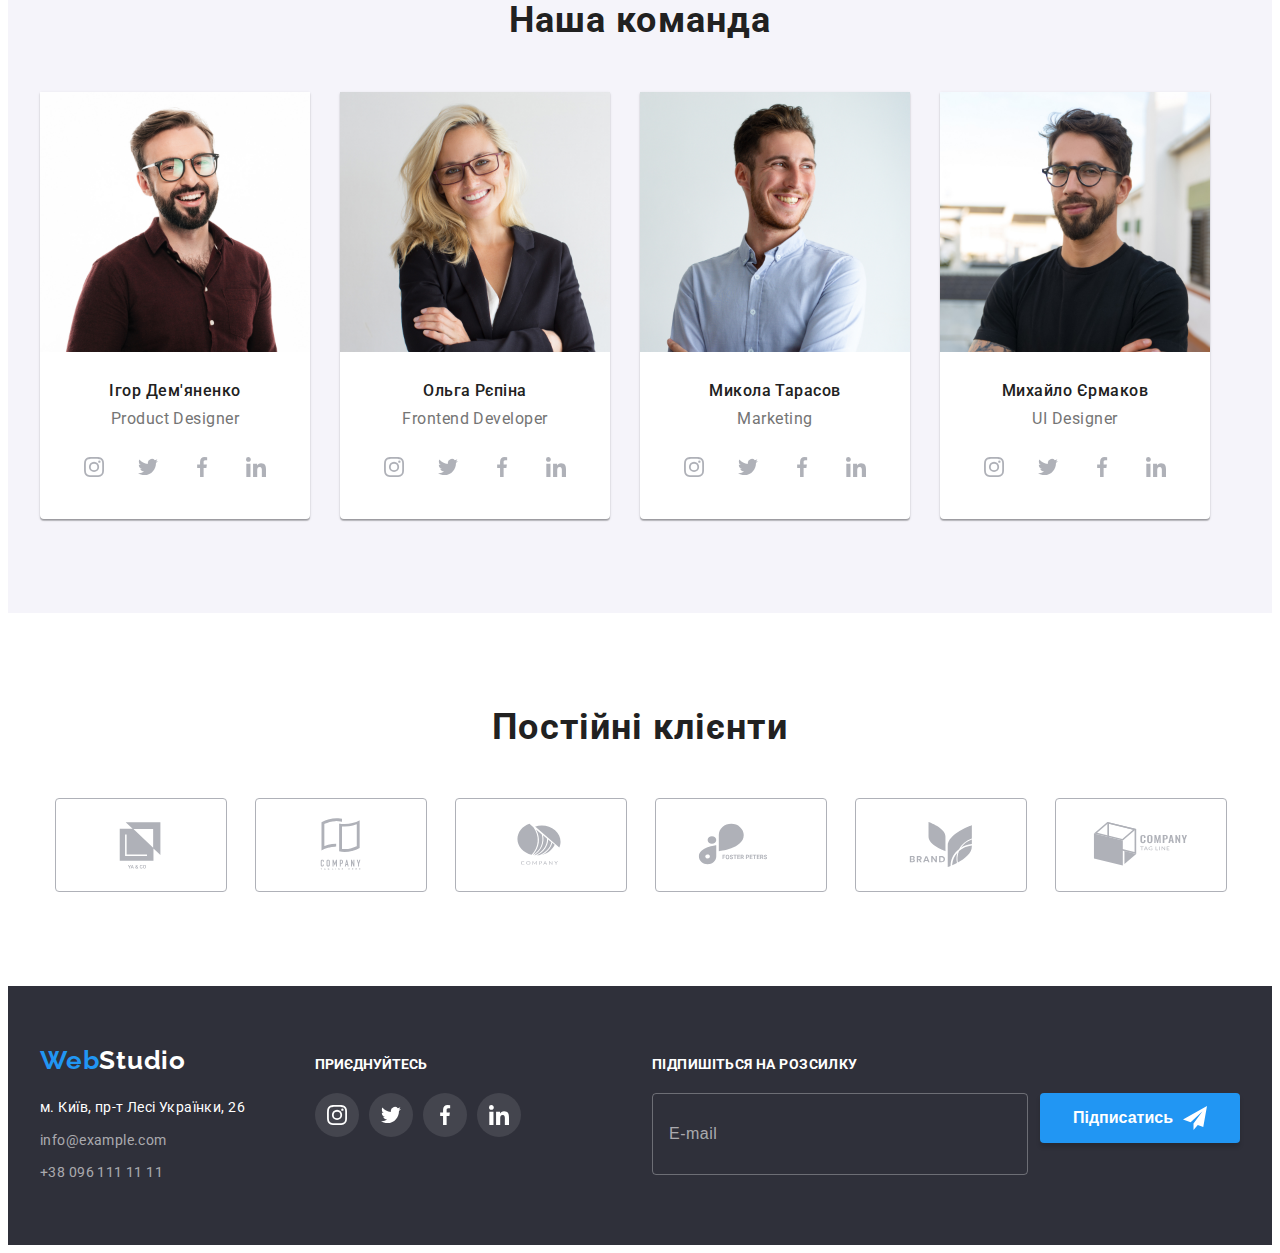
==== commit e360f5e9: "update" ====
--- a/index.html
+++ b/index.html
@@ -23,462 +23,465 @@
 
 <body>
     <!-- шапка сайта -->
-    <header class="header">
-        <div class="container header-con">
-            <nav class="navagation">
-                <a href="/" class="logo header__logo header__logo--black"><span class="logo__part">Web</span>Studio</a>
-
-                <ul class="navagation__list list">
-                    <li class="navagation__item relative"><a href="./index.html" class="navagation__link link current">Студія</a></li>
-                    <li class="navagation__item"><a href="./portfolio.html" class="navagation__link link ">Портфоліо</a></li>
-                    <li class="navagation__item"><a href="./contacts.html" class="navagation__link link ">Контакти</a></li>
-                </ul>
-            </nav>
              
-          
+<header class="header">
+    <div class="container header__container">
+        <a href="/" class="logo"><span class="header__logo">Web</span><span class="logo__part">Studio</span></a>
+
+        <nav class="navigation header__navigation">
+            <ul class="navigation__list list">
+                <li class="navigation__item"><a href="./index.html"
+                        class="navigation__link navigation__link--current link">Студія</a></li>
+                <li class="navigation__item"><a href="./portfolio.html" class="navigation__link link ">Портфоліо</a>
+                </li>
+                <li class="navigation__item"><a href="./contacts.html" class="navigation__link link ">Контакти</a></li>
+            </ul>
+        </nav>
+        <div class="connect">
             <ul class="connect__list list">
                 <li class="connect__item">
                     <a href="mailto:info@devstudio.com">
-                        <svg class="connect__icons" width="16px" height="12px">
+                        <svg class="contact__icon" width="16px" height="12px">
                             <use href="./images/icons.svg#icon-envelopehover"></use>
                         </svg>
-            
+
                         info@devstudio.com</a>
                 </li>
-                <li class="connect__item">
+                <li class="item">
                     <a href="tel:+380961111111">
-                        <svg class="connect__icons" width="10px" height="16px">
+                        <svg class="contact__icon" width="10px" height="16px">
                             <use href="./images/icons.svg#icon-smartphone2"></use>
                         </svg>
                         +38 096 111 11 11</a>
                 </li>
             </ul>
-    
-
-
-        </div>
-    </header>
-    
-    <main>
-        <!-- Герой -->
-        <section class="hero">
-            <div class="container hero__content">
-                <h1 class="hero__title">Ефективні рішення для вашого бізнесу</h1>
-                <button data-modal-open type="button" class="hero__btn">Замовити послугу</button>
-            </div>
-        </section>
-
-        <section class="feature__section">
-            <div class="container">
-                <ul class="feature__list list">
-                    <li style="width:270px;" class="feature__item">
-                        <div class="picture-box">
-                            <svg class="picture-box__icons" width="70" height="70">
+        </div>
+
+
+    </div>
+</header>
+
+<main>
+    <!-- Герой -->
+    <section class="hero">
+        <div class="container hero__content">
+            <h1 class="hero__title">Ефективні рішення для вашого бізнесу</h1>
+            <button data-modal-open type="button" class="hero__btn">Замовити послугу</button>
+        </div>
+    </section>
+
+    <section class="feature section">
+        <div class="container">
+            <h2 class="visually__hidden">Наші переваги</h2>
+            <ul class="feature__list list">
+                <li style="width:270px;" class="feature__item">
+                    <div class="feature__box">
+                        <svg class="feature__icon" width="70" height="70">
                             <use href="./images/icons.svg#icon-Group"></use>
-                            </svg>
-                        </div>
-                        <h3 class="feature__subtitle">УВАГА ДО ДЕТАЛЕЙ</h3>
-                        <p class="feature__text">Ідейні міркування, і навіть початок повсякденної роботи з формування позиції.
-                        </p>
-                    </li>
-                    <li style="width:270px;" class="feature__item">
-                        <div class="picture-box">
-                            <svg class="picture-box__icons" width="70" height="70">
-                                <use href="./images/icons.svg#icon-clock"></use>
-                            </svg>
-                        </div>
-                        <h3 class="feature__subtitle">ПУНКТУАЛЬНІСТЬ</h3>
-                        <p class="feature__text">
-                            Завдання організації, особливо рамки і місце навчання кадрів тягне у себе.
-                        </p>
-                    </li>
-                    <li style="width:270px;" class="feature__item">
-                        <div class="picture-box">
-                            <svg class="picture-box__icons" width="70" height="70">
-                                <use href="./images/icons.svg#icon-diagram"></use>
-                            </svg>
-                        </div>
-                        <h3 class="feature__subtitle">ПЛАНУВАННЯ</h3>
-                        <p class="feature__text">
-                            Так само консультація з широким активом значною мірою зумовлює.
-                        </p>
-                    </li>
-                    <li style="width:270px;" class="feature__item">
-                        <div class="picture__box">
-                            <svg class="picture-box__icons" width="70" height="70">
-                                <use href="./images/icons.svg#icon-astronaut"></use>
-                            </svg>
-                        </div>
-                        <h3 class="feature__subtitle">СУЧАСНІ ТЕХНОЛОГІЇ</h3>
-                        <p class="feature__text">
-                            Значимість цих проблем настільки очевидна, що реалізація планових завдань.
-                        </p>
-                    </li>
-                </ul>
-            </div>
-        </section>
-
-
-        <section class="details">
-            <div class="container">
-                <h2 class="details__title">Чим ми займаємося</h2>
-                <ul class="detail__list list">
-                    <li class="detail__item">
-                        <div class="detail__box">
+                        </svg>
+                    </div>
+                    <h3 class="feature__title">УВАГА ДО ДЕТАЛЕЙ</h3>
+                    <p class="feature__text">Ідейні міркування, і навіть початок повсякденної роботи з формування
+                        позиції.
+                    </p>
+                </li>
+                <li style="width:270px;" class="feature__item">
+                    <div class="feature__box">
+                        <svg class="feature__icon" width="70" height="70">
+                            <use href="./images/icons.svg#icon-clock"></use>
+                        </svg>
+                    </div>
+                    <h3 class="feature__title">ПУНКТУАЛЬНІСТЬ</h3>
+                    <p class="feature__text">
+                        Завдання організації, особливо рамки і місце навчання кадрів тягне у себе.
+                    </p>
+                </li>
+                <li style="width:270px;" class="feature__item">
+                    <div class="feature__box">
+                        <svg class="feature__icon" width="70" height="70">
+                            <use href="./images/icons.svg#icon-diagram"></use>
+                        </svg>
+                    </div>
+                    <h3 class="feature__title">ПЛАНУВАННЯ</h3>
+                    <p class="feature__text">
+                        Так само консультація з широким активом значною мірою зумовлює.
+                    </p>
+                </li>
+                <li style="width:270px;" class="feature__item">
+                    <div class="feature__box">
+                        <svg class="feature__icon" width="70" height="70">
+                            <use href="./images/icons.svg#icon-astronaut"></use>
+                        </svg>
+                    </div>
+                    <h3 class="feature__title">СУЧАСНІ ТЕХНОЛОГІЇ</h3>
+                    <p class="feature__text">
+                        Значимість цих проблем настільки очевидна, що реалізація планових завдань.
+                    </p>
+                </li>
+            </ul>
+        </div>
+    </section>
+
+
+    <section class="section">
+        <div class="container">
+            <h2 class="section__title">Чим ми займаємося</h2>
+            <ul class="services list">
+                <li class="services__item">
+                    <div class="services__box">
                         <img src="./images/box1.jpg" width="370" alt="программрование">
-                        <p class="detail__text">Дисконтні додатки</p>
-                        </div>
-                        </li>
-                    <li class="detail__item">
-                        <div class="detail__box">
+                        <p class="services__text">Дисконтні додатки</p>
+                    </div>
+                </li>
+                <li class="services__item">
+                    <div class="services__box">
                         <img src="./images/box2.jpg" width="370" alt="адаптивная верстка">
-                    <p class="detail__text">Мобільні додатки</p>
-                    </div>
-                    </li>
-
-                    <li class="detail__item">
-                        <div class="detail__box">
+                        <p class="services__text">Мобільні додатки</p>
+                    </div>
+                </li>
+
+                <li class="services__item">
+                    <div class="services__box">
                         <img src="./images/box3.jpg" width="370" alt="дизайн">
-                    <p class="detail__text">Дизайнерські рішення</p>
-                    </div>
-                    </li>
-                </ul>
-            </div>
-        </section>
-
-        <section class="team">
-            <div class="container">
-                <h2 class="title team__title team__title--color">Наша команда</h2>
-                <ul class="team__list list">
-                    <li class="team__item">
-                        <img src="./images/img.jpg" width="270" alt="Игорь Демьяненко">
-                        <div class="team__box">
-                        <h3 class="team__subtitle">Ігор Дем'яненко</h3>
-                        <p class="team__profession">Product Designer</p>
-                       <ul class="soc list">
-                        <li class="soc__item">
-                            <a href="" class="soc__link soc__link--team link">
-                                <svg class="soc__icons" width="20" height="20">
-                                <use href="./images/icons.svg#icon-instagram"></use>
-                                </svg>
-                            </a>
-                         </li>
-                        <li class="soc__item">
-                            <a href="" class="soc__link soc__link--team link">
-                                <svg class="soc__icons" width="20" height="20">
-                             <use href="./images/icons.svg#icon-twitter"></use>
-                        </svg>
-                        </a>
-                        </li>
-                        <li class="soc__item">
-                            <a href="" class="soc__link soc__link--team link">
-                                <svg class="soc__icons" width="20" height="20">
-                                <use href="./images/icons.svg#icon-facebook"></use>    
-                        </svg>
+                        <p class="services__text">Дизайнерські рішення</p>
+                    </div>
+                </li>
+            </ul>
+        </div>
+    </section>
+
+    <section class="team section">
+        <div class="container">
+            <h2 class="section__title">Наша команда</h2>
+            <ul class="team__list list">
+                <li class="team__item">
+                    <img src="./images/img.jpg" width="270" alt="Игорь Демьяненко">
+                    <div class="team__container">
+                        <h3 class="team__title">Ігор Дем'яненко</h3>
+                        <p class="team__text">Product Designer</p>
+                        <ul class="socials list">
+                            <li class="socials__item">
+                                <a href="" class="socials__link link">
+                                    <svg class="socials__icon" width="20" height="20">
+                                        <use href="./images/icons.svg#icon-instagram"></use>
+                                    </svg>
+                                </a>
+                            </li>
+                            <li class="socials__item">
+                                <a href="" class="socials__link link">
+                                    <svg class="socials__icon" width="20" height="20">
+                                        <use href="./images/icons.svg#icon-twitter"></use>
+                                    </svg>
+                                </a>
+                            </li>
+                            <li class="socials__item">
+                                <a href="" class="socials__link link">
+                                    <svg class="socials__icon" width="20" height="20">
+                                        <use href="./images/icons.svg#icon-facebook"></use>
+                                    </svg>
+                                </a>
+                            </li>
+                            <li class="socials__item">
+                                <a href="" class="socials__link link">
+                                    <svg class="socials__icon" width="20" height="20">
+                                        <use href="./images/icons.svg#icon-linkedin"></use>
+
+                                    </svg>
+                                </a>
+                            </li>
+                        </ul>
+                    </div>
+                </li>
+                <li class="team__item">
+                    <img src="./images/img(1).jpg" width="270" alt="Ольга Репина">
+                    <div class="team__container">
+                        <h3 class="team__title">Ольга Рєпіна</h3>
+                        <p class="team__text">Frontend Developer</p>
+                        <ul class="socials list">
+                            <li class="socials__item">
+                                <a href="" class="socials__link link">
+                                    <svg class="socials__icon" width="20" height="20">
+                                        <use href="./images/icons.svg#icon-instagram"></use>
+                                    </svg>
+                                </a>
+                            </li>
+                            <li class="socials__item">
+                                <a href="" class="socials__link link">
+                                    <svg class="socials__icon" width="20" height="20">
+                                        <use href="./images/icons.svg#icon-twitter"></use>
+                                    </svg>
+                                </a>
+                            </li>
+                            <li class="socials__item">
+                                <a href="" class="socials__link link">
+                                    <svg class="socials__icon" width="20" height="20">
+                                        <use href="./images/icons.svg#icon-facebook"></use>
+                                    </svg>
+                                </a>
+                            </li>
+                            <li class="socials__item">
+                                <a href="" class="socials__link link">
+                                    <svg class="socials__icon" width="20" height="20">
+                                        <use href="./images/icons.svg#icon-linkedin"></use>
+                                    </svg>
+                                </a>
+                            </li>
+                        </ul>
+                    </div>
+                </li>
+                <li class="team__item">
+                    <img src="./images/img(2).jpg" width="270" alt="Николай Тарасов">
+                    <div class="team__container">
+                        <h3 class="team__title">Микола Тарасов</h3>
+                        <p class="team__text">Marketing</p>
+                        <ul class="socials list">
+                            <li class="socials__item">
+                                <a href="" class="socials__link link">
+                                    <svg class="socials__icon" width="20" height="20">
+                                        <use href="./images/icons.svg#icon-instagram"></use>
+                                    </svg>
+                                </a>
+                            </li>
+                            <li class="socials__item">
+                                <a href="" class="socials__link link">
+                                    <svg class="socials__icon" width="20" height="20">
+                                        <use href="./images/icons.svg#icon-twitter"></use>
+                                    </svg>
+                                </a>
+                            </li>
+                            <li class="socials__item">
+                                <a href="" class="socials__link link">
+                                    <svg class="socials__icon" width="20" height="20">
+                                        <use href="./images/icons.svg#icon-facebook"></use>
+                                    </svg>
+                                </a>
+                            </li>
+                            <li class="socials__item">
+                                <a href="" class="socials__link link">
+                                    <svg class="socials__icon" width="20" height="20">
+                                        <use href="./images/icons.svg#icon-linkedin"></use>
+                                    </svg>
+                                </a>
+                            </li>
+                        </ul>
+                    </div>
+                </li>
+                <li class="team__item">
+                    <img src="./images/img(3).jpg" width="270" alt="Михаил Ермаков">
+                    <div class="team__container">
+                        <h3 class="team__title">Михайло Єрмаков</h3>
+                        <p class="team__text">UI Designer</p>
+                        <ul class="socials list">
+                            <li class="socials__item">
+                                <a href="" class="socials__link link">
+                                    <svg class="socials__icon" width="20" height="20">
+                                        <use href="./images/icons.svg#icon-instagram"></use>
+                                    </svg>
+                                </a>
+                            </li>
+                            <li class="socials__item">
+                                <a href="" class="socials__link link">
+                                    <svg class="socials__icon" width="20" height="20">
+                                        <use href="./images/icons.svg#icon-twitter"></use>
+                                    </svg>
+                                </a>
+                            </li>
+                            <li class="socials__item">
+                                <a href="" class="socials__link link">
+                                    <svg class="socials__icon" width="20" height="20">
+                                        <use href="./images/icons.svg#icon-facebook"></use>
+                                    </svg>
+                                </a>
+                            </li>
+                            <li class="socials__item">
+                                <a href="" class="socials__link link">
+                                    <svg class="socials__icon" width="20" height="20">
+                                        <use href="./images/icons.svg#icon-linkedin"></use>
+                                    </svg>
+                                </a>
+                            </li>
+                        </ul>
+                    </div>
+
+                </li>
+            </ul>
+        </div>
+    </section>
+
+    <!-- /*--CLIENTS--*/ -->
+    <section class="section clients__section">
+        <div class="container">
+            <h3 class="section__title">Постійні клієнти</h3>
+            <ul class="clients list">
+                <li style="width: 170px;" class="clients__item">
+                    <a href="" class="clients__link">
+                        <svg class="clients__icon" width="106px" height="60">
+                            <use href="./images/icons.svg#icon-Logo12"></use>
+                        </svg>
+                    </a>
+
+                </li>
+                <li style="width:170px;" class="clients__item">
+                    <a href="" class="clients__link">
+                        <svg class="clients__icon" width="106px" height="60">
+                            <use href="./images/icons.svg#icon-Logo2"></use>
+                        </svg>
+                    </a>
+
+                </li>
+                <li style="width:170px;" class="clients__item">
+                    <a href="" class="clients__link">
+                        <svg class="clients__icon" width="106px" height="60">
+                            <use href="./images/icons.svg#icon-Logo3"></use>
+                        </svg>
+                    </a>
+
+                </li>
+                <li style="width:170px;" class="clients__item">
+                    <a href="" class="clients__link">
+                        <svg class="clients__icon" width="106px" height="60">
+                            <use href="./images/icons.svg#icon-Logo4"></use>
+                        </svg>
+                    </a>
+
+                </li>
+                <li style="width:170px;" class="clients__item">
+                    <a href="" class="clients__link">
+                        <svg class="clients__icon" width="106px" height="60">
+                            <use href="./images/icons.svg#icon-Logo5"></use>
+                        </svg>
+                    </a>
+
+                </li>
+                <li style="width:170px;" class="clients__item">
+                    <a href="" class="clients__link">
+                        <svg class="clients__icon" width="106px" height="60">
+                            <use href="./images/icons.svg#icon-Logo6"></use>
+                        </svg>
+                    </a>
+
+                </li>
+
+
+            </ul>
+
+        </div>
+
+    </section>
+</main>
+<footer class="footer">
+    <div class="container footer__container">
+        <div class="contact__wrap">
+            <section class="footer__section">
+                <a href="/" class="footer__logo"><span class="footer__web">Web</span><span
+                        class="footer__studio">Studio</span></a>
+
+                <address class="footer__address">
+                    <ul class="footer__list list">
+                        <li class="footer__item">
+                            <a href="https://goo.gl/maps/3mXJQrNmYbc9jaJk7" class="footer__location link"
+                                target="_blank" rel="noopener noreferrer nofollow">
+                                м. Київ, пр-т Лесі Українки, 26
                             </a>
                         </li>
-                        <li class="soc__item">
-                            <a href="" class="soc__link soc__link--team link">
-                                <svg class="soc__icons" width="20" height="20">
-                                   <use href="./images/icons.svg#icon-linkedin"></use> 
-                                    
-                                </svg>
-                            </a>
+                        <li class="footer__item">
+                            <a href="mailto:info@example.com" class="footer__mail link">info@example.com</a>
                         </li>
-                        </ul>
-                    </div>
-                    </li>
-                    <li class="team__item">
-                        <img src="./images/img(1).jpg" width="270" alt="Ольга Репина">
-                        <div class="team__box">
-                        <h3 class="team__subtitle">Ольга Рєпіна</h3>
-                        <p class="team__profession">Frontend Developer</p>
-                    <ul class="soc list">
-                        <li class="soc__item">
-                            <a href="" class="soc__link soc__link--team link">
-                                <svg class="soc__icons" width="20" height="20">
-                                   <use href="./images/icons.svg#icon-instagram"></use> 
-                                </svg>
-                            </a>
-                        </li>
-                        <li class="soc__item">
-                            <a href="" class="soc__link soc__link--team link">
-                                <svg class="soc__icons" width="20" height="20">
-                                <use href="./images/icons.svg#icon-twitter"></use>   
-                                </svg>
-                            </a>
-                        </li>
-                        <li class="soc__item">
-                            <a href="" class="soc__link soc__link--team link">
-                                <svg class="soc__icons" width="20" height="20">
-                                   <use href="./images/icons.svg#icon-facebook"></use>
-                                </svg>
-                            </a>
-                        </li>
-                        <li class="soc__item">
-                            <a href="" class="soc__link soc__link--team link">
-                                <svg class="soc__icons" width="20" height="20">
-                                   <use href="./images/icons.svg#icon-linkedin"></use>
-                                </svg>
-                            </a>
+                        <li class="footer__item">
+                            <a href="tel:+380961111111" class="footer__tel link">+38 096 111 11 11</a>
                         </li>
                     </ul>
-                    </div>
-                        </li>
-                    <li class="team__item">
-                        <img src="./images/img(2).jpg" width="270" alt="Николай Тарасов">
-                   <div class="team__box">
-                    <h3 class="team__subtitle">Микола Тарасов</h3>
-                     <p class="team__profession">Marketing</p>
-                <ul class="soc list">
-                    <li class="soc__item">
-                        <a href="" class="soc__link soc__link--team link">
-                            <svg class="soc__icons" width="20" height="20">
-                               <use href="./images/icons.svg#icon-instagram"></use>
-                            </svg>
-                        </a>
-                    </li>
-                    <li class="soc__item">
-                        <a href="" class="soc__link soc__link--team link">
-                            <svg class="soc__icons" width="20" height="20">
-                                <use href="./images/icons.svg#icon-twitter"></use>
-                            </svg>
-                        </a>
-                    </li>
-                    <li class="soc__item">
-                        <a href="" class="soc__link soc__link--team link">
-                            <svg class="soc__icons" width="20" height="20">
-                               <use href="./images/icons.svg#icon-facebook"></use>
-                            </svg>
-                        </a>
-                    </li>
-                    <li class="soc__item">
-                        <a href="" class="soc__link soc__link--team link">
-                            <svg class="soc__icons" width="20" height="20">
-                               <use href="./images/icons.svg#icon-linkedin"></use>
-                            </svg>
-                        </a>
-                    </li>
-                </ul>
-                    </div>
-                        </li>
-                    <li class="team__item">
-                        <img src="./images/img(3).jpg" width="270" alt="Михаил Ермаков">
-                        <div class="team__box">
-                        <h3 class="team__subtitle">Михайло Єрмаков</h3>
-                        <p class="team__profession">UI Designer</p>
-                    <ul class="soc list">
-                        <li class="soc__item">
-                            <a href="" class="soc__link soc__link--team link">
-                                <svg class="soc__icons" width="20" height="20">
-                                  <use href="./images/icons.svg#icon-instagram"></use>  
-                                </svg>
-                            </a>
-                        </li>
-                        <li class="soc__item">
-                            <a href="" class="soc__link soc__link--team link">
-                                <svg class="soc__icons" width="20" height="20">
-                                  <use href="./images/icons.svg#icon-twitter"></use> 
-                                </svg>
-                            </a>
-                        </li>
-                        <li class="soc__item">
-                            <a href="" class="soc__link soc__link--team link">
-                                <svg class="soc__icons" width="20" height="20">
-                                  <use href="./images/icons.svg#icon-facebook"></use>
-                                </svg>
-                            </a>
-                        </li>
-                        <li class="soc__item">
-                            <a href="" class="soc__link soc__link--team link">
-                                <svg class="soc__icons" width="20" height="20">
-                                    <use href="./images/icons.svg#icon-linkedin"></use>
-                                </svg>
-                            </a>
-                        </li>
-                    </ul>
-                    </div>
-                        
-                    </li>
-                </ul>
-            </div>
-        </section>
-        
-        <!-- /*--CLIENTS--*/ -->
-        <section class="clients">
-            <div class="container">
-                <h3 class="clients__title">Постійні клієнти</h3>
-                <ul class="clients__list list">
-                    <li style="width: 170px;" class="clients__item">
-                        <a href="" class="clients__link">
-                            <svg class="clients__icon" width="106px" height="60">
-                                <use href="./images/icons.svg#icon-Logo12"></use>
-                            </svg>
-                        </a>
-
-                    </li>
-                    <li style="width:170px;" class="clients__item">
-                    <a href="" class="clients__link">
-                    <svg class="clients__icon" width="106px" height="60">
-                        <use href="./images/icons.svg#icon-Logo2"></use>
+                </address>
+            </section>
+        </div>
+
+        <div class="footer__soc">
+            <h3 class="footer__title">приєднуйтесь</h3>
+            <ul class="footer__soc-list list">
+                <li class="footer__soc-item">
+                    <a href="" class="footer__link">
+                        <svg class="footer__icon">
+                            <use href="./images/icons.svg#icon-instagram"></use>
+                        </svg>
+                    </a>
+
+                </li>
+                <li class="footer__soc-item">
+                    <a href="" class="footer__link">
+                        <svg class="footer__icon">
+                            <use href="./images/icons.svg#icon-twitter"></use>
+                        </svg>
+                    </a>
+
+                </li>
+                <li class="footer__soc-item">
+                    <a href="" class="footer__link">
+                        <svg class="footer__icon">
+                            <use href="./images/icons.svg#icon-facebook"></use>
+                        </svg>
+                    </a>
+
+                </li>
+                <li class="footer__soc-item">
+                    <a href="" class="footer__link">
+                        <svg class="footer__icon">
+                            <use href="./images/icons.svg#icon-linkedin"></use>
+                        </svg>
+                    </a>
+
+                </li>
+
+            </ul>
+
+        </div>
+        <div class="footer__box">
+            <p class="footer__text">Підпишіться на розсилку</p>
+            <form class="footer__form">
+                <input type="text" name="email" placeholder="E-mail" class="footer__input" />
+                <button type="submit" class="footer__btn">
+                    Підписатись
+                    <svg class="btn__icon" width="24" height="24">
+                        <use href="./images/icons.svg#icon-iconsend"></use>
                     </svg>
-                    </a>
-                    
-                    </li>
-                    <li style="width:170px;" class="clients__item">
-                        <a href="" class="clients__link">
-                        <svg class="clients__icon" width="106px" height="60">
-                            <use href="./images/icons.svg#icon-Logo3"></use>
-                        </svg>
-                        </a>
-                    
-                    </li>
-                    <li style="width:170px;" class="clients__item">
-                        <a href="" class="clients__link">
-                        <svg class="clients__icon" width="106px" height="60">
-                            <use href="./images/icons.svg#icon-Logo4"></use>
-                        </svg>
-                        </a>
-                    
-                    </li>
-                    <li style="width:170px;" class="clients__item">
-                        <a href="" class="clients__link">
-                        <svg class="clients__icon" width="106px" height="60">
-                            <use href="./images/icons.svg#icon-Logo5"></use>
-                        </svg>
-                        </a>
-                    
-                    </li>
-                    <li style="width:170px;" class="clients__item">
-                        <a href="" class="clients__link">
-                        <svg class="clients__icon" width="106px" height="60">
-                            <use href="./images/icons.svg#icon-Logo6"></use>
-                        </svg>
-                        </a>
-                    
-                    </li>
-
-
-                </ul>
-
-            </div>
-
-        </section>
-    </main>
-    
-    <!--FOOTER-->
-
-     <footer class="footer">
-        <div class="container">
-            <div class="footer__flex container">
-            <section class="footer__wrap">
-                <a href="index.html" lang="en" class="logo logo--white"><span class="logo__part">Web</span>Studio</a>
-                        
-                        <address class="footer__address">
-                            <ul class="footer__list list">
-                                <li class="footer__item">
-                                    <a class="footer__location" href="https://goo.gl/maps/21FP2kessVp6qN1R9"
-                                    target="_blank"
-                                    rel="noopener noreferrer nofollow"> м. Київ, пр-т Лесі Українки, 26</a>
-                                </li>
-                                <li class="footer__item">
-                                    <a href="mailto:info@example.com" class="footer__contact link">info@example.com</a>
-                                </li>
-                                <li class="footer__item">
-                                    <a href="tel:+380961111111" class="footer__contact link">+38 096 111 11 11</a>
-                                </li>
-                                </ul>
-                              </address>
-                             </section>
-                             </div>
-
-                             <div class="join">
-                                <h3 class="join__title title">приєднуйтесь</h3>
-                                <ul class="join__list list">
-                                    <li class="join__item">
-                                        <a href="" class="join__link">
-                                            <svg class="join__icon">
-                                            <use href="./images/icons.svg#icon-instagram"></use>
-                                            </svg>
-                                        </a>
-
-                                    </li>
-                                    <li class="join__item">
-                                        <a href="" class="join__link">
-                                            <svg class="join__icon">
-                                                <use href="./images/icons.svg#icon-twitter"></use>
-                                            </svg>
-                                        </a>
-                                    
-                                    </li>
-                                    <li class="join__item">
-                                        <a href="" class="join__link">
-                                            <svg class="join__icon">
-                                                <use href="./images/icons.svg#icon-facebook"></use>
-                                            </svg>
-                                        </a>
-                                    
-                                    </li>
-                                    <li class="join__item">
-                                        <a href="" class="join__link">
-                                            <svg class="join__icon">
-                                                <use href="./images/icons.svg#icon-linkedin"></use>
-                                            </svg>
-                                        </a>
-                                    
-                                    </li>
-
-                                </ul>
-
-                             </div>
-                            <div class="footer__box">
-                                <p class="footer__title">Підпишіться на розсилку</p>
-                                <form class="footer__form">
-                                    <input type="text" name="email" placeholder="E-mail" class="footer__input" />
-                                    <button type="submit" class="footer__btn">
-                                        Підписатись
-                                        <svg class="footer__icons" width="24" height="24">
-                                            <use href="./images/icons.svg#icon-iconsend"></use>
-                                        </svg>
-                                    </button>
-                                </form>
-                            </div>
-                             </div>
-
-     </footer>
-    <div class="backdrop is-hidden" data-modal>
-        <div class="modal">
-            <button type="button" class="modal__close" data-modal-close>
-                <svg class="modal__icon" width="18px" height="18px">
-                    <use href="./images/icons.svg#icon-close-black-18dp-2-1-1"></use>
-                </svg>
-            </button>
+                </button>
+            </form>
+        </div>
+    </div>
+
+</footer>
+<div class="backdrop is-hidden" data-modal>
+    <div class="modal">
+        <button type="button" class="modal__close" data-modal-close>
+            <svg class="modal__close-icon" width="18px" height="18px">
+                <use href="./images/icons.svg#icon-close-black-18dp-2-1-1"></use>
+            </svg>
+        </button>
         <p class="modal__title">Залиште свої дані, ми вам зателефонуємо</p>
         <form class="modal__form">
             <div class="form__field">
                 <label for="name" class="form__label">Ім'я</label>
                 <div class="input__box">
-                    <input type="text" name="name" id="name" class="form__input" placeholder="" />
+                    <input type="text" name="name" id="name" class="form-input" placeholder="" />
                     <svg class="input__icon" width="18" height="18">
                         <use href="./images/icons.svg#icon-personblack"></use>
                     </svg>
                 </div>
             </div>
-        
+
             <div class="form__field">
                 <label for="tel" class="form__label">Телефон</label>
                 <div class="input__box">
-                    <input type="tel" name="tel" id="tel" class="form__input" />
+                    <input type="tel" name="tel" id="tel" class="form-input" />
                     <svg class="input__icon" width="18" height="18">
                         <use href="./images/icons.svg#icon-phoneblack"></use>
                     </svg>
                 </div>
             </div>
-        
+
             <div class="form__field">
                 <label for="mail" class="form__label">Пошта</label>
                 <div class="input__box">
-                    <input type="email" name="mail" id="mail" class="form__input" />
+                    <input type="email" name="mail" id="mail" class="form-input" />
                     <svg class="input__icon" width="18" height="18">
                         <use href="./images/icons.svg#icon-emailblack"></use>
                     </svg>
@@ -487,25 +490,25 @@
             <label for="comment" class="form__label">Коментар</label>
             <textarea name="comment" id="comment" placeholder="Введіть текст" class="form__comment"></textarea>
             <div class="check__box">
-                <input type="checkbox" name="conditions" id="conditions" class="form__check visually__hidden" />
-                <label for="conditions" class="checkbox__conditions">
+                <input type="checkbox" name="conditions" id="conditions" class="form__check visually-hidden" />
+                <label for="conditions" class="policy__text">
                     <span><svg class="check__icon" width="13" height="10">
                             <use href="./images/icons.svg#icon-Vector21"></use>
                         </svg>
                     </span>
                     Погоджуюся з розсилкою та приймаю;
-                    <a href="" class="checkbox__link">Умови договору</a>
+                    <a href="" class="form__text link">Умови договору</a>
                 </label>
             </div>
-        
+
             <button type="submit" class="form__btn">Відправити</button>
         </form>
-        </div>
-        </div>
-
-    <script src="./js/modal.js">
-
-    </script>
+    </div>
+</div>
+
+<script src="./js/modal.js">
+
+</script>
 </body>
-</html>
-
+
+</html>--- a/css/main.min.css
+++ b/css/main.min.css
@@ -1 +1 @@
-p,h1,h2,h3,h4,h5,h6{margin:0}ul,ol{margin:0;padding-left:0}body{font-family:"Roboto",sans-serif}button{cursor:pointer}img{display:block;max-width:100%;height:auto}.link{text-decoration:none}.list{list-style:none}.header{min-height:80px;background-color:#fff;border-bottom:1px solid #ececec;font-weight:500;font-size:14px;line-height:1.14}.header-con{display:-webkit-box;display:-ms-flexbox;display:flex;-webkit-box-align:center;-ms-flex-align:center;align-items:center}.list{list-style:none}.link{text-decoration:none}.container{width:1200px;padding-left:15px;padding-right:15px;margin:0 auto}/*# sourceMappingURL=main.min.css.map */+p,h1,h2,h3,h4,h5,h6{margin:0}ul,ol{margin:0;padding-left:0}body{font-family:"Roboto",sans-serif}a{color:currentColor;text-decoration:none}button{cursor:pointer}img{display:block;max-width:100%;height:auto}.visually__hidden{position:absolute;width:1px;height:1px;margin:-1px;border:0;padding:0;white-space:nowrap;-webkit-clip-path:inset(100%);clip-path:inset(100%);clip:rect(0 0 0 0);overflow:hidden}.list{list-style:none}.link{text-decoration:none}.container{width:1200px;padding-left:15px;padding-right:15px;margin:0 auto}.section{padding-top:94px}.header{min-height:80px;background-color:#fff;border-bottom:1px solid #ececec;font-weight:500;font-size:14px;line-height:1.14}.header__container{display:-webkit-box;display:-ms-flexbox;display:flex;-webkit-box-align:center;-ms-flex-align:center;align-items:center}.logo{font-family:"Raleway";font-style:normal;font-weight:700;font-size:26px;line-height:1.14;letter-spacing:.03em;color:#2196f3;text-decoration:none;padding:24px 0;margin-top:0;margin-bottom:0;margin-right:93px}.header__logo{color:#2196f3}.logo__part{color:#000}.navigation{color:#212121;font-size:14px;line-height:1.14;font-weight:500;letter-spacing:.02em}.header__navigation{display:-webkit-box;display:-ms-flexbox;display:flex;margin-right:0;margin-left:93px;text-align:center;margin-bottom:0;-webkit-box-align:center;-ms-flex-align:center;align-items:center}.navigation__list{list-style:none;display:-webkit-box;display:-ms-flexbox;display:flex;padding:0}.navigation__list .navigation__item:not(:last-child){margin-right:50px}.navigation__link{-webkit-box-align:center;-ms-flex-align:center;align-items:center;display:-webkit-box;display:-ms-flexbox;display:flex;padding-top:32px;padding-bottom:32px;color:#212121;-webkit-transition:color 250ms cubic-bezier(0.4, 0, 0.2, 1);transition:color 250ms cubic-bezier(0.4, 0, 0.2, 1)}.navigation__link{font-weight:500;font-size:14px;line-height:1.12;letter-spacing:.02em;color:#212121;text-decoration:none;display:block;-webkit-transition:color 250ms cubic-bezier(0.4, 0, 0.2, 1);transition:color 250ms cubic-bezier(0.4, 0, 0.2, 1)}.navigation__list .navigation__link:hover,.navigation__list .navigation__link:focus{color:#2196f3}.navigation__item{position:relative;margin-right:50px}.navigation__link--current::after{content:"";position:absolute;bottom:0;left:0;margin-bottom:-1px;width:100%;height:4px;border-radius:2px;background-color:#2196f3}.navigation__link--current{color:#2196f3}.connect{margin-left:auto}.connect__list{display:-webkit-box;display:-ms-flexbox;display:flex;margin-left:auto}.connect__list .connect__item:not(:last-child){margin-right:50px}.connect__list a{color:#757575;display:-webkit-box;display:-ms-flexbox;display:flex;font-weight:500;font-size:14px;line-height:1.14;letter-spacing:.02em;text-decoration:none;-webkit-transition:color 250ms cubic-bezier(0.4, 0, 0.2, 1);transition:color 250ms cubic-bezier(0.4, 0, 0.2, 1)}.connect__list a:hover,.connect__list a:focus{color:#2196f3}.contact__icon{fill:currentColor;margin-right:10px}.hero{max-width:1600px;padding-top:200px;padding-bottom:200px;text-align:center;background-image:-webkit-gradient(linear, left top, left bottom, from(rgba(47, 48, 58, 0.4)), to(rgba(47, 48, 58, 0.4))),url(../images/hero-bg.jpg);background-image:linear-gradient(rgba(47, 48, 58, 0.4), rgba(47, 48, 58, 0.4)),url(../images/hero-bg.jpg);background-repeat:no-repeat;background-position:center;background-size:cover;margin:0 auto}.hero__title{display:block;margin-top:0;margin-bottom:30;margin-left:auto;margin-right:auto;max-width:696px;font-weight:900;font-size:44px;line-height:1.36;letter-spacing:.06em;text-transform:uppercase;color:#fff}.hero__btn{border-radius:4px;font-family:"Roboto";font-style:normal;font-weight:700;font-size:16px;line-height:1.33;display:inline-block;-webkit-box-align:center;-ms-flex-align:center;align-items:center;text-align:center;letter-spacing:.06em;color:#fff;padding:10px 32px;-webkit-box-shadow:0px 4px 4px 0 rgba(0,0,0,.15);box-shadow:0px 4px 4px 0 rgba(0,0,0,.15);cursor:pointer;background-color:#2196f3;border-color:#2196f3;margin-top:30px;-webkit-transition:color 250ms cubic-bezier(0.4, 0, 0.2, 1);transition:color 250ms cubic-bezier(0.4, 0, 0.2, 1)}.hero__btn:hover,.hero__btn:focus{background-color:#2196f3;color:#fff}.section{padding-top:94px}.feature__list{display:-webkit-box;display:-ms-flexbox;display:flex;-ms-flex-wrap:wrap;flex-wrap:wrap}.feature__item{display:inline-block;width:270px;margin-right:30px}.feature__item:nth-child(4){margin-right:0}.feature__title{font-weight:700;font-size:14px;line-height:1.2;letter-spacing:.03em;text-transform:uppercase;color:#212121;text-align:left;padding-bottom:10px}.feature__text{font-family:Roboto;font-style:Regular;font-weight:400;font-size:14px;line-height:1.71;letter-spacing:.03em;-webkit-box-align:center;-ms-flex-align:center;align-items:center;text-align:left;color:#757575}.feature__box{width:270px;height:120px;border-radius:4px;background-color:#f5f4fa;margin-bottom:30px;display:-webkit-box;display:-ms-flexbox;display:flex;-webkit-box-pack:center;-ms-flex-pack:center;justify-content:center;-webkit-box-align:center;-ms-flex-align:center;align-items:center}.section__title{font-weight:700;font-size:36px;line-height:1.2;text-align:center;letter-spacing:.03em;color:#212121;margin-bottom:50px}.services{display:-webkit-box;display:-ms-flexbox;display:flex;-ms-flex-wrap:wrap;flex-wrap:wrap;margin:0;padding-left:0}.services__item{width:370px;margin-right:30px}.services__item:nth-child(3){margin-right:0}.services__box{position:relative}.services__text{position:absolute;display:-webkit-box;display:-ms-flexbox;display:flex;bottom:0;left:0;width:370px;height:70px;margin:0;font-weight:700;font-size:14px;line-height:1.14;letter-spacing:.03em;text-transform:uppercase;-webkit-box-align:center;-ms-flex-align:center;align-items:center;-webkit-box-pack:center;-ms-flex-pack:center;justify-content:center;color:#fff;background-color:rgba(47,48,58,.8)}.team{padding-top:94px;padding-bottom:94px;background:#f5f4fa}.section__title{font-weight:700;font-size:36px;line-height:1.14;text-align:center;letter-spacing:.03em;color:#212121;margin-bottom:50px}.team__list{display:-webkit-box;display:-ms-flexbox;display:flex;-webkit-box-orient:horizontal;-webkit-box-direction:normal;-ms-flex-direction:row;flex-direction:row;margin:0;padding-left:0}.team__item{width:270px;margin-right:30px;background:#fff;-webkit-box-shadow:0px 1px 3px rgba(0,0,0,.12),0px 1px 1px rgba(0,0,0,.14),0px 2px 1px rgba(0,0,0,.2);box-shadow:0px 1px 3px rgba(0,0,0,.12),0px 1px 1px rgba(0,0,0,.14),0px 2px 1px rgba(0,0,0,.2);border-radius:0px 0px 4px 4px}.team__title{font-weight:500;font-size:16px;line-height:1.14;letter-spacing:.03em;text-align:center;color:#212121}.team__text{font-weight:400;font-size:16px;line-height:1.14;letter-spacing:.03em;text-align:center;color:#757575;margin-top:10px;margin-bottom:16px}.team__container{padding-top:30px;padding-bottom:30px}.socials{display:-webkit-box;display:-ms-flexbox;display:flex;-webkit-box-pack:center;-ms-flex-pack:center;justify-content:center;gap:10px}.socials__icon{fill:#afb1b8;-webkit-transition:fill 250ms cubic-bezier(0.4, 0, 0.2, 1);transition:fill 250ms cubic-bezier(0.4, 0, 0.2, 1)}.socials__link{display:-webkit-box;display:-ms-flexbox;display:flex;-webkit-box-align:center;-ms-flex-align:center;align-items:center;-webkit-box-pack:center;-ms-flex-pack:center;justify-content:center;width:44px;height:44px;border-radius:50%;background-color:#fff;-webkit-transition:background-color 250ms cubic-bezier(0.4, 0, 0.2, 1);transition:background-color 250ms cubic-bezier(0.4, 0, 0.2, 1)}.socials__link:hover .socials__icon,.socials__link:focus .socials__icon{fill:#fff}.socials__link:hover,.socials__link:focus{background-color:#2196f3}.clients__section{padding-top:94px;padding-bottom:94px}.section__title{font:Roboto;font-weight:700;font-size:36px;line-height:1.16;letter-spacing:.03em;text-align:center;color:#212121;margin-bottom:50px}.clients{display:-webkit-box;display:-ms-flexbox;display:flex;-webkit-box-pack:center;-ms-flex-pack:center;justify-content:center}.clients__item{margin-right:30px}.clients__item:nth-child(6){margin-right:0px}.clients__link{background:#fff;width:170px;height:92px;border:1px solid #afb1b8;border-radius:4px;display:-webkit-box;display:-ms-flexbox;display:flex;-webkit-box-align:center;-ms-flex-align:center;align-items:center;-webkit-box-pack:center;-ms-flex-pack:center;justify-content:center;color:#afb1b8;-webkit-transition:color 250ms cubic-bezier(0.4, 0, 0.2, 1),border 250ms cubic-bezier(0.4, 0, 0.2, 1);transition:color 250ms cubic-bezier(0.4, 0, 0.2, 1),border 250ms cubic-bezier(0.4, 0, 0.2, 1)}.clients__link:hover,.clients__link:focus{color:#2196f3;border:1px solid #2196f3}.clients__link{fill:currentColor}.footer{background-color:#2f303a;padding-top:60px;padding-bottom:60px}.footer .footer__container{display:-webkit-box;display:-ms-flexbox;display:flex;-webkit-box-align:baseline;-ms-flex-align:baseline;align-items:baseline}.footer__logo{font-family:"Raleway";font-style:normal;font-weight:700;font-size:26px;line-height:1.14;letter-spacing:.03em;display:block;text-decoration:none;margin-bottom:20px}.footer__web{color:#2196f3}.footer__studio{color:#fff}.footer__address{font-style:normal;display:block;min-width:193px}.footer__location{font-style:normal;font-size:14px;line-height:1.7;letter-spacing:.03em;color:#fff}.footer__mail,.footer__tel{font-style:normal;font-size:14px;line-height:1.7;letter-spacing:.03em;color:rgba(255,255,255,.6)}.footer__item:not(:last-child){margin-bottom:9px}.footer__box{margin-left:auto}.footer__form{display:-webkit-box;display:-ms-flexbox;display:flex;gap:12px}.footer__text{font-weight:700;font-size:14px;line-height:1.14;letter-spacing:.03em;text-transform:uppercase;color:#fff;margin-bottom:20px}.footer__input{background-color:rgba(0,0,0,0);border:1px solid rgba(255,255,255,.3);border-radius:4px;width:358px;height:50px;cursor:pointer;padding:15px 0 15px 16px;color:#fff;-webkit-transition:border-color 250ms cubic-bezier(0.4, 0, 0.2, 1);transition:border-color 250ms cubic-bezier(0.4, 0, 0.2, 1)}.footer__input:hover,.footer__input:focus{border-color:#2196f3}.footer-input:hover::-webkit-input-placeholder, .footer-input:focus::-webkit-input-placeholder{color:#2196f3}.footer-input:hover::-moz-placeholder, .footer-input:focus::-moz-placeholder{color:#2196f3}.footer-input:hover:-ms-input-placeholder, .footer-input:focus:-ms-input-placeholder{color:#2196f3}.footer-input:hover::-ms-input-placeholder, .footer-input:focus::-ms-input-placeholder{color:#2196f3}.footer-input:hover::placeholder,.footer-input:focus::placeholder{color:#2196f3}.footer__input::-webkit-input-placeholder{font-weight:400;font-size:16px;line-height:1.25;letter-spacing:.03em;color:rgba(255,255,255,.6);-webkit-transition:color 250ms cubic-bezier(0.4, 0, 0.2, 1);transition:color 250ms cubic-bezier(0.4, 0, 0.2, 1)}.footer__input::-moz-placeholder{font-weight:400;font-size:16px;line-height:1.25;letter-spacing:.03em;color:rgba(255,255,255,.6);-moz-transition:color 250ms cubic-bezier(0.4, 0, 0.2, 1);transition:color 250ms cubic-bezier(0.4, 0, 0.2, 1)}.footer__input:-ms-input-placeholder{font-weight:400;font-size:16px;line-height:1.25;letter-spacing:.03em;color:rgba(255,255,255,.6);-ms-transition:color 250ms cubic-bezier(0.4, 0, 0.2, 1);transition:color 250ms cubic-bezier(0.4, 0, 0.2, 1)}.footer__input::-ms-input-placeholder{font-weight:400;font-size:16px;line-height:1.25;letter-spacing:.03em;color:rgba(255,255,255,.6);-ms-transition:color 250ms cubic-bezier(0.4, 0, 0.2, 1);transition:color 250ms cubic-bezier(0.4, 0, 0.2, 1)}.footer__input::placeholder{font-weight:400;font-size:16px;line-height:1.25;letter-spacing:.03em;color:rgba(255,255,255,.6);-webkit-transition:color 250ms cubic-bezier(0.4, 0, 0.2, 1);transition:color 250ms cubic-bezier(0.4, 0, 0.2, 1)}.footer__btn{width:200px;height:50px;border:none;-webkit-box-shadow:0px 4px 4px rgba(0,0,0,.15);box-shadow:0px 4px 4px rgba(0,0,0,.15);border-radius:4px;background-color:#2196f3;color:#fff;display:-webkit-box;display:-ms-flexbox;display:flex;gap:10px;-webkit-box-align:center;-ms-flex-align:center;align-items:center;-webkit-box-pack:center;-ms-flex-pack:center;justify-content:center;font-weight:700;font-size:16px;line-height:1.875;-webkit-transition:background-color 250ms cubic-bezier(0.4, 0, 0.2, 1);transition:background-color 250ms cubic-bezier(0.4, 0, 0.2, 1)}.footer__btn:hover,.footer__btn:focus{background-color:#188ce8}.btn__icon{fill:currentColor}.footer__soc{-webkit-box-orient:vertical;-webkit-box-direction:normal;-ms-flex-direction:column;flex-direction:column;-webkit-box-align:baseline;-ms-flex-align:baseline;align-items:baseline;margin-left:70px}.footer__title{font-size:14px;line-height:1.14;text-transform:uppercase;color:#fff;margin-bottom:20px}.footer__soc-list{display:-webkit-box;display:-ms-flexbox;display:flex;-webkit-box-pack:justify;-ms-flex-pack:justify;justify-content:space-between;gap:10px}.footer__link{width:44px;height:44px;border-radius:50%;background-color:rgba(255,255,255,.1);display:-webkit-box;display:-ms-flexbox;display:flex;-webkit-box-align:center;-ms-flex-align:center;align-items:center;-webkit-box-pack:center;-ms-flex-pack:center;justify-content:center;color:#fff;-webkit-transition:background-color 250ms cubic-bezier(0.4, 0, 0.2, 1),fill 250ms cubic-bezier(0.4, 0, 0.2, 1);transition:background-color 250ms cubic-bezier(0.4, 0, 0.2, 1),fill 250ms cubic-bezier(0.4, 0, 0.2, 1)}.footer__link:hover,.footer__link:focus{background-color:#2196f3}.footer__icon{fill:#fff;width:20px;height:20px}.container__portfolio{width:1200px;padding-left:15px;padding-right:15px;margin-left:auto;margin-right:auto}.buttons__list{display:-webkit-box;display:-ms-flexbox;display:flex;margin-bottom:50px;-webkit-box-pack:center;-ms-flex-pack:center;justify-content:center}.portfolio__btn{font-family:"Roboto";font-style:normal;font-weight:500;font-size:16px;line-height:1.6;text-align:center;-webkit-box-align:center;-ms-flex-align:center;align-items:center;letter-spacing:.03em;color:#212121;background-color:#f5f4fa;border-radius:4px;border-color:rgba(0,0,0,0);padding:6px 22px;gap:8px;-webkit-transition:background-color 250ms cubic-bezier(0.4, 0, 0.2, 1),color 250ms cubic-bezier(0.4, 0, 0.2, 1),-webkit-box-shadow 250ms cubic-bezier(0.4, 0, 0.2, 1);transition:background-color 250ms cubic-bezier(0.4, 0, 0.2, 1),color 250ms cubic-bezier(0.4, 0, 0.2, 1),-webkit-box-shadow 250ms cubic-bezier(0.4, 0, 0.2, 1);transition:background-color 250ms cubic-bezier(0.4, 0, 0.2, 1),color 250ms cubic-bezier(0.4, 0, 0.2, 1),box-shadow 250ms cubic-bezier(0.4, 0, 0.2, 1);transition:background-color 250ms cubic-bezier(0.4, 0, 0.2, 1),color 250ms cubic-bezier(0.4, 0, 0.2, 1),box-shadow 250ms cubic-bezier(0.4, 0, 0.2, 1),-webkit-box-shadow 250ms cubic-bezier(0.4, 0, 0.2, 1)}.btn__item{margin-right:8px}.btn__item:last-child{margin-right:0px}.portfolio__btn:hover,.portfolio__btn:focus{opacity:8;cursor:pointer;background-color:#2196f3;color:#fff}.portfolio__list{display:-webkit-box;display:-ms-flexbox;display:flex;-ms-flex-wrap:wrap;flex-wrap:wrap;gap:30px;padding:0;margin:0}.portfolio__card{width:370px}.portfolio__card{-ms-flex-preferred-size:calc((100% - 60px)/3);flex-basis:calc((100% - 60px)/3);cursor:pointer}.portfolio__container{padding:20px 24px 20px 24px;border:1px solid #eee}.portfolio__link{display:block;-webkit-transition:-webkit-box-shadow 250ms cubic-bezier(0.4, 0, 0.2, 1);transition:-webkit-box-shadow 250ms cubic-bezier(0.4, 0, 0.2, 1);transition:box-shadow 250ms cubic-bezier(0.4, 0, 0.2, 1);transition:box-shadow 250ms cubic-bezier(0.4, 0, 0.2, 1), -webkit-box-shadow 250ms cubic-bezier(0.4, 0, 0.2, 1)}.portfolio__link:hover,.portfolio__link:focus{-webkit-box-shadow:0px 1px 1px rgba(0,0,0,.12),0px 4px 4px rgba(0,0,0,.06),1px 4px 6px rgba(0,0,0,.16);box-shadow:0px 1px 1px rgba(0,0,0,.12),0px 4px 4px rgba(0,0,0,.06),1px 4px 6px rgba(0,0,0,.16)}.portfolio__link:hover .portfolio__text,.portfolio__link:focus .portfolio__text,.portfolio__link:active .portfolio__text{-webkit-transform:translateY(0);transform:translateY(0)}.portfolio__thumb{position:relative;overflow:hidden}.portfolio__text{position:absolute;top:0;left:0;width:100%;height:100%;margin:0;padding-top:64px;padding-bottom:64px;padding-left:24px;padding-right:24px;font-weight:400;font-size:18px;line-height:1.55;letter-spacing:.03em;color:#fff;background-color:rgba(33,150,243,.9);-webkit-transform:translateY(100%);transform:translateY(100%);-webkit-transition:-webkit-transform 250ms cubic-bezier(0.4, 0, 0.2, 1);transition:-webkit-transform 250ms cubic-bezier(0.4, 0, 0.2, 1);transition:transform 250ms cubic-bezier(0.4, 0, 0.2, 1);transition:transform 250ms cubic-bezier(0.4, 0, 0.2, 1), -webkit-transform 250ms cubic-bezier(0.4, 0, 0.2, 1);overflow:auto}.portfolio__title{font-weight:700;font-size:18px;line-height:2;letter-spacing:.06em;color:#212121;margin-bottom:4px}.portfolio__description{font-weight:400;font-size:16px;line-height:1.86;letter-spacing:.03em;color:#757575}.backdrop{position:absolute;top:0;left:0;width:100vw;height:100vh;opacity:1;background-color:rgba(0,0,0,.2);-webkit-transition:opacity 250ms cubic-bezier(0.4, 0, 0.2, 1),visibility 250ms cubic-bezier(0.4, 0, 0.2, 1);transition:opacity 250ms cubic-bezier(0.4, 0, 0.2, 1),visibility 250ms cubic-bezier(0.4, 0, 0.2, 1)}.is-hidden{opacity:0;visibility:hidden;pointer-events:none}.backdrop.is-hidden .modal{-webkit-transform:translate(-50%, -50%) scale(0.5);transform:translate(-50%, -50%) scale(0.5)}.modal{padding:40px;position:absolute;top:50%;left:50%;width:528px;min-height:581px;border-radius:4px;-webkit-transform:translate(-50%, -50%) scale(1);transform:translate(-50%, -50%) scale(1);-webkit-transition:-webkit-transform 250ms cubic-bezier(0.4, 0, 0.2, 1);transition:-webkit-transform 250ms cubic-bezier(0.4, 0, 0.2, 1);transition:transform 250ms cubic-bezier(0.4, 0, 0.2, 1);transition:transform 250ms cubic-bezier(0.4, 0, 0.2, 1), -webkit-transform 250ms cubic-bezier(0.4, 0, 0.2, 1);background-color:#fff;-webkit-box-shadow:0px 1px 3px rgba(0,0,0,.12),0px 1px 1px rgba(0,0,0,.14),0px 2px 1px rgba(0,0,0,.2);box-shadow:0px 1px 3px rgba(0,0,0,.12),0px 1px 1px rgba(0,0,0,.14),0px 2px 1px rgba(0,0,0,.2)}.modal__close{position:absolute;width:30px;height:30px;top:8px;right:8px;border-radius:50%;border:1px solid rgba(0,0,0,.1);background-color:rgba(0,0,0,0);cursor:pointer}.modal__close:hover,.modal__close:focus{fill:#2196f3;cursor:pointer}.modal__close-icon{position:absolute;top:50%;left:50%;-webkit-transform:translate(-50%, -50%);transform:translate(-50%, -50%)}.visually-hidden{position:absolute;white-space:nowrap;width:1px;height:1px;overflow:hidden;border:0;padding:0;clip:rect(0 0 0 0);-webkit-clip-path:inset(50%);clip-path:inset(50%);margin:-1px}.modal__title{text-align:center;font-weight:700;font-size:20px;line-height:1.15;text-align:center;letter-spacing:.03em;display:block;color:#212121;margin-bottom:12px}.form__field{margin-bottom:10px}.form-input{width:100%;height:40px;border:1px solid rgba(33,33,33,.2);border-radius:4px;padding-left:42px;color:rgba(33,33,33,.2);font-weight:400;cursor:pointer;outline:rgba(0,0,0,0);-webkit-transition:border-color 250ms cubic-bezier(0.4, 0, 0.2, 1);transition:border-color 250ms cubic-bezier(0.4, 0, 0.2, 1)}.form-input:hover,.form-input:focus{border-color:#2196f3}.form-input:hover+.input__icon,.form-input:focus+.input__icon{fill:#2196f3}.form__label{font-size:12px;line-height:1.17;letter-spacing:.01em;display:block;margin-bottom:4px;color:#757575}.input__box{position:relative}.input__icon{position:absolute;left:12px;top:50%;-webkit-transform:translateY(-50%);transform:translateY(-50%);color:#212121;-webkit-transition:fill 250ms cubic-bezier(0.4, 0, 0.2, 1);transition:fill 250ms cubic-bezier(0.4, 0, 0.2, 1)}.form__comment{width:100%;height:120px;border:1px solid rgba(33,33,33,.2);border-radius:4px;resize:none;padding:12px 16px;margin-bottom:20px;outline:rgba(0,0,0,0);display:block;font-weight:400;font-size:14px;line-height:1.14;letter-spacing:.01em;color:#212121;-webkit-transition:border-color 250ms cubic-bezier(0.4, 0, 0.2, 1);transition:border-color 250ms cubic-bezier(0.4, 0, 0.2, 1)}.form__comment:hover,.form__comment:focus{border-color:#2196f3}.form__comment::-webkit-input-placeholder{font-weight:400;font-size:14px;line-height:1.14;letter-spacing:.01em;color:rgba(117,117,117,.5)}.form__comment::-moz-placeholder{font-weight:400;font-size:14px;line-height:1.14;letter-spacing:.01em;color:rgba(117,117,117,.5)}.form__comment:-ms-input-placeholder{font-weight:400;font-size:14px;line-height:1.14;letter-spacing:.01em;color:rgba(117,117,117,.5)}.form__comment::-ms-input-placeholder{font-weight:400;font-size:14px;line-height:1.14;letter-spacing:.01em;color:rgba(117,117,117,.5)}.form__comment::placeholder{font-weight:400;font-size:14px;line-height:1.14;letter-spacing:.01em;color:rgba(117,117,117,.5)}.check__box{margin-bottom:30px}.form__check:checked+.policy__text span{background-color:#2196f3;border:none}.policy__text span{-webkit-transition:border-color 250ms cubic-bezier(0.4, 0, 0.2, 1);transition:border-color 250ms cubic-bezier(0.4, 0, 0.2, 1)}.form__check:focus+.policy__text span{border-color:#2196f3}.form__check:checked+.policy__text .check__icon{fill:#fff}.check__icon{fill:rgba(0,0,0,0)}.policy__text{font-weight:400;font-size:14px;line-height:1.7142857143;letter-spacing:.03em;color:#757575;display:-webkit-box;display:-ms-flexbox;display:flex;-webkit-box-align:center;-ms-flex-align:center;align-items:center;-webkit-box-pack:center;-ms-flex-pack:center;justify-content:center}.policy__text span{width:16px;height:15px;border:2px solid #212121;border-radius:2px;margin-right:9px;display:-webkit-box;display:-ms-flexbox;display:flex;-webkit-box-align:center;-ms-flex-align:center;align-items:center;-webkit-box-pack:center;-ms-flex-pack:center;justify-content:center}.form__text{font-weight:400;font-size:14px;line-height:1.7142857143;letter-spacing:.03em;-webkit-text-decoration-line:underline;text-decoration-line:underline;color:#2196f3}.form__btn{width:200px;height:50px;background:#2196f3;-webkit-box-shadow:0px 4px 4px rgba(0,0,0,.15);box-shadow:0px 4px 4px rgba(0,0,0,.15);border-radius:4px;border:none;display:block;margin:0 auto;font-family:inherit;font-weight:700;font-size:16px;line-height:30px;color:#fff;-webkit-transition:background-color 250ms cubic-bezier(0.4, 0, 0.2, 1);transition:background-color 250ms cubic-bezier(0.4, 0, 0.2, 1)}.form__btn:hover,.form__btn:focus{background-color:#188ce8}/*# sourceMappingURL=main.min.css.map */--- a/css/styles.css
+++ b/css/styles.css
@@ -35,6 +35,18 @@
     height: auto;
 }
 
+.visually__hidden {
+    position: absolute;
+    width: 1px;
+    height: 1px;
+    margin: -1px;
+    border: 0;
+    padding: 0;
+    white-space: nowrap;
+    clip-path: inset(100%);
+    clip: rect(0 0 0 0);
+    overflow: hidden;
+}
 
 
 .list {
@@ -44,6 +56,7 @@
 .link {
     text-decoration: none;
 }
+
 .container {
     width: 1200px;
     padding-left: 15px;
@@ -51,24 +64,28 @@
     margin: 0 auto;
 }
 
+.section {
+    padding-top: 94px;
+}
+
 
 /* --HEADER-- */
 
 .header {
     min-height: 80px;
     background-color: #FFFFFF;
-    border-bottom:1px solid #ECECEC;
+    border-bottom: 1px solid #ECECEC;
     font-weight: 500;
     font-size: 14px;
     line-height: 1.14;
 }
 
-.header-con {
-    display: flex;
-    align-items: center;
-}
-
-.header__logo {
+.header__container {
+    display: flex;
+    align-items: center;
+}
+
+.logo {
     font-family: 'Raleway';
     font-style: normal;
     font-weight: 700;
@@ -81,53 +98,57 @@
     margin-top: 0;
     margin-bottom: 0;
     margin-right: 93px;
-
-}
-
- 
-.header__logo--black {
+}
+
+
+.header__logo {
+    color: #2196F3;
+}
+
+.logo__part {
+    color: #000000;
+}
+
+.navigation {
     color: #212121;
-}
-
-.logo__part {
-    color:#2196F3;
-}
-
-
-
-
-.navagation {
-        display: flex;
-        margin-right: 0;
-        margin-left: 0;
-        text-align: center;
-        margin-bottom: 0;
-        align-items: center;
-}
-
-.navagation__list {
+    font-size: 14px;
+    line-height: 1.14;
+    font-weight: 500;
+    letter-spacing: 0.02em;
+}
+
+.header__navigation {
+    display: flex;
+    margin-right: 0;
+    margin-left: 93px;
+    text-align: center;
+    margin-bottom: 0;
+    align-items: center;
+}
+
+.navigation__list {
     list-style: none;
     display: flex;
     padding: 0;
-    margin-left: 93px;
-    
-}
-
-.navagation__list .navagation__item:not(:last-child) {
+    /* margin-left: 93px; */
+
+}
+
+.navigation__list .navigation__item:not(:last-child) {
     margin-right: 50px;
 }
 
-.navagation__link{
+.navigation__link {
     align-items: center;
     display: flex;
     padding-top: 32px;
     padding-bottom: 32px;
-    
+
     color: #212121;
     transition: color 250ms cubic-bezier(0.4, 0, 0.2, 1);
 }
 
-.navagation__link {
+.navigation__link {
     font-weight: 500;
     font-size: 14px;
     line-height: 1.12;
@@ -137,23 +158,24 @@
     display: block;
 
     transition: color 250ms cubic-bezier(0.4, 0, 0.2, 1);
-   
-}
-
-
-
-
-.navagation__list .navagation__link:hover,
-.navagation__list .navagation__link:focus{
+
+}
+
+
+
+
+.navigation__list .navigation__link:hover,
+.navigation__list .navigation__link:focus {
     color: #2196F3;
 }
 
 
-.navagation__item {
+.navigation__item {
     position: relative;
-}
-
-.current::after {
+    margin-right: 50px;
+}
+
+.navigation__link--current::after {
     content: "";
     position: absolute;
     bottom: 0;
@@ -166,11 +188,13 @@
 
 }
 
-.current {
+.navigation__link--current {
     color: #2196F3;
 }
 
-
+.connect {
+    margin-left: auto;
+}
 
 .connect__list {
     display: flex;
@@ -197,16 +221,15 @@
     color: #2196f3;
 }
 
-.connect__icons {
+.contact__icon {
     fill: currentColor;
     margin-right: 10px;
-        align-items: center;
-}
-
-
-
-
-    /* --HERO-- */
+}
+
+
+
+
+/* --HERO-- */
 
 
 .hero {
@@ -215,16 +238,12 @@
     padding-bottom: 200px;
     text-align: center;
     background-image: linear-gradient(rgba(47, 48, 58, 0.4), rgba(47, 48, 58, 0.4)), url(../images/hero-bg.jpg);
-background-repeat: no-repeat;
-background-position: center;
-background-size: cover;
-margin: 0 auto;
-}
-
-.hero__content {
-    max-width: 696px;
-    text-align: center;
-}
+    background-repeat: no-repeat;
+    background-position: center;
+    background-size: cover;
+    margin: 0 auto;
+}
+
 
 .hero__title {
     display: block;
@@ -263,17 +282,17 @@
     transition: color 250ms cubic-bezier(0.4, 0, 0.2, 1);
 }
 
-.hero-btn:hover,
-.hero-btn:focus {
+.hero__btn:hover,
+.hero__btn:focus {
     background-color: #2196F3;
     color: #ffff;
 }
 
 /* --ABOUT-- */
-.feature__section {
+
+.section {
     padding-top: 94px;
 }
-
 
 
 .feature__list {
@@ -292,7 +311,7 @@
     margin-right: 0;
 }
 
-.feature__subtitle {
+.feature__title {
     font-weight: 700;
     font-size: 14px;
     line-height: 1.2;
@@ -306,7 +325,7 @@
 
 .feature__text {
     font-family: Roboto;
-     font-size: Regular;
+    font-style: Regular;
     font-weight: 400;
     font-size: 14px;
     line-height: 1.71;
@@ -317,7 +336,7 @@
 }
 
 
-.picture__box {
+.feature__box {
     width: 270px;
     height: 120px;
     border-radius: 4px;
@@ -330,12 +349,10 @@
 
 
 /* --DETAILS-- */
-.details {
-    padding-top: 94px;
-    padding-bottom: 94px;
-}
-
-.details__title {
+
+
+
+.section__title {
     font-weight: 700;
     font-size: 36px;
     line-height: 1.2;
@@ -345,27 +362,27 @@
     margin-bottom: 50px;
 }
 
-.detail__list {
+.services {
     display: flex;
     flex-wrap: wrap;
     margin: 0;
     padding-left: 0;
 }
 
-.detail__item {
+.services__item {
     width: 370px;
     margin-right: 30px;
 }
 
-.detail__item:nth-child(3) {
+.services__item:nth-child(3) {
     margin-right: 0;
 }
 
-.detail__box{
+.services__box {
     position: relative;
 }
 
-.detail__text {
+.services__text {
     position: absolute;
     display: flex;
 
@@ -382,7 +399,7 @@
     letter-spacing: 0.03em;
     text-transform: uppercase;
 
-align-items: center;
+    align-items: center;
     justify-content: center;
 
     color: #FFFFFF;
@@ -402,7 +419,7 @@
 
 
 
-.team__title {
+.section__title {
     font-weight: 700;
     font-size: 36px;
     line-height: 1.14;
@@ -415,8 +432,8 @@
 .team__list {
     display: flex;
     flex-direction: row;
-        margin: 0;
-        padding-left: 0;
+    margin: 0;
+    padding-left: 0;
 }
 
 .team__item {
@@ -424,12 +441,12 @@
     /* height: 428px; */
     margin-right: 30px;
     background: #FFFFFF;
-        box-shadow: 0px 1px 3px rgba(0, 0, 0, 0.12), 0px 1px 1px rgba(0, 0, 0, 0.14), 0px 2px 1px rgba(0, 0, 0, 0.2);
-        border-radius: 0px 0px 4px 4px;
-}
-
-
-.team__subtitle {
+    box-shadow: 0px 1px 3px rgba(0, 0, 0, 0.12), 0px 1px 1px rgba(0, 0, 0, 0.14), 0px 2px 1px rgba(0, 0, 0, 0.2);
+    border-radius: 0px 0px 4px 4px;
+}
+
+
+.team__title {
     font-weight: 500;
     font-size: 16px;
     line-height: 1.14;
@@ -438,7 +455,7 @@
     color: #212121;
 }
 
-.team__profession {
+.team__text {
     font-weight: 400;
     font-size: 16px;
     line-height: 1.14;
@@ -449,54 +466,54 @@
     margin-bottom: 16px;
 }
 
-.team__box {
-    padding-top:30px;
+.team__container {
+    padding-top: 30px;
     padding-bottom: 30px;
 }
-.soc {
+
+.socials {
     display: flex;
     justify-content: center;
     gap: 10px;
 }
 
-.soc__link--team {
+
+
+.socials__icon {
+    fill: #AFB1B8;
+    transition: fill 250ms cubic-bezier(0.4, 0, 0.2, 1);
+}
+
+.socials__link {
+    display: flex;
+    align-items: center;
+    justify-content: center;
     width: 44px;
     height: 44px;
     border-radius: 50%;
-
-    /* background-color: #FFFFFF; */
-    
-    display: flex;
-    align-items: center; 
-    justify-content: center;
-    /* fill: #AFB1B8 ; */
-
+    background-color: #ffffff;
     transition: background-color 250ms cubic-bezier(0.4, 0, 0.2, 1);
 }
 
-.soc__icons{
-    fill: #AFB1B8;
-    transition: fill 250ms cubic-bezier(0.4, 0, 0.2, 1);
-}
-
-.soc__link--team:hover .soc__icons,
-.soc__link--team:focus .soc__icons{
+.socials__link:hover .socials__icon,
+.socials__link:focus .socials__icon {
     /* background-color: #2196F3; */
     fill: #FFFFFF;
 }
 
-.soc__link--team:hover,
-.soc__link--team:focus{
+.socials__link:hover,
+.socials__link:focus {
     background-color: #2196F3;
 }
 
 /*--CLIENTS--*/
-.clients{
+
+.clients__section {
     padding-top: 94px;
     padding-bottom: 94px;
 }
 
-.clients__title{
+.section__title {
     font: Roboto;
     font-weight: 700;
     font-size: 36px;
@@ -507,25 +524,26 @@
     margin-bottom: 50px;
 }
 
-.clients__list {
+.clients {
     display: flex;
     /* flex-wrap: wrap; */
     /* align-items: center; */
-        justify-content: center;
+    justify-content: center;
+
 }
 
 .clients__item {
     margin-right: 30px;
-    }
-
-    .clients__item:nth-child(6){
-        margin-right: 0px;
-    }
-
-
-
-
-.clients__link{
+}
+
+.clients__item:nth-child(6) {
+    margin-right: 0px;
+}
+
+
+
+
+.clients__link {
     background: #fff;
     width: 170px;
     height: 92px;
@@ -537,16 +555,16 @@
     color: #AFB1B8;
 
     transition: color 250ms cubic-bezier(0.4, 0, 0.2, 1),
-        border 250ms cubic-bezier(0.4, 0, 0.2, 1) ;
+        border 250ms cubic-bezier(0.4, 0, 0.2, 1);
 }
 
 .clients__link:hover,
-.clients__link:focus{
-    color:#2196F3;
+.clients__link:focus {
+    color: #2196F3;
     border: 1px solid #2196F3;
 }
 
-.clients__icon{
+.clients__link {
     fill: currentColor;
 }
 
@@ -556,11 +574,11 @@
 
 .footer {
     background-color: #2F303A;
-   padding-top: 60px;
-   padding-bottom: 60px;
-}
-
-.footer .container {
+    padding-top: 60px;
+    padding-bottom: 60px;
+}
+
+.footer .footer__container {
     display: flex;
     align-items: baseline;
 }
@@ -568,7 +586,7 @@
 
 
 
-.logo {
+.footer__logo {
     font-family: 'Raleway';
     font-style: normal;
     font-weight: 700;
@@ -580,39 +598,53 @@
     margin-bottom: 20px;
 }
 
-.logo--white {
-    color:#FFFFFF ;
-}
-
-
-
-.footer__address{
+.footer__web {
+    color: #2196F3;
+}
+
+.footer__studio {
+    color: #FFFFFF;
+}
+
+
+.footer__address {
     font-style: normal;
     display: block;
     min-width: 193px;
 }
 
+
 .footer__location {
-    font-size: 14px;
-    line-height: 1.71;
-    letter-spacing: 0.03;
-    color: #FFFFFF;
-}
-
-
-.footer__contact {
+    font-style: normal;
+    font-size: 14px;
+    line-height: 1.7;
+    letter-spacing: 0.03em;
+    color: #ffffff;
+}
+
+.footer__mail,
+.footer__tel {
+    font-style: normal;
+    font-size: 14px;
+    line-height: 1.7;
+    letter-spacing: 0.03em;
+    color: rgba(255, 255, 255, 0.6);
+}
+
+
+/* .footer__contacts {
     font-size: 14px;
     line-height: 1.71;
     color: rgba(255, 255, 255, 0.6);
 
-   }
-
-.footer__item:not(:last-child){
+   } */
+
+.footer__item:not(:last-child) {
     margin-bottom: 9px;
 }
 
 .footer__box {
-    margin-left: 93px;
+    margin-left: auto;
 }
 
 .footer__form {
@@ -620,7 +652,7 @@
     gap: 12px;
 }
 
-.footer__title {
+.footer__text {
     font-weight: 700;
     font-size: 14px;
     line-height: 1.14;
@@ -648,8 +680,8 @@
     border-color: rgba(33, 150, 243, 1);
 }
 
-.footer__input:hover::placeholder,
-.footer__input:focus::placeholder {
+.footer-input:hover::placeholder,
+.footer-input:focus::placeholder {
     color: rgba(33, 150, 243, 1);
 }
 
@@ -687,22 +719,22 @@
     background-color: rgba(24, 140, 232, 1);
 }
 
-.footer__icons {
+.btn__icon {
     fill: currentColor;
 }
 
 
-.join{
-    
-        flex-direction: column;
-        align-items: baseline;
-        margin-left: 70px;
-    
-
-}
-
-
-.join__title{
+.footer__soc {
+
+    flex-direction: column;
+    align-items: baseline;
+    margin-left: 70px;
+
+
+}
+
+
+.footer__title {
     font-size: 14px;
     line-height: 1.14;
     text-transform: uppercase;
@@ -710,13 +742,13 @@
     margin-bottom: 20px;
 }
 
-.join__list {
-    display: flex;
-    justify-content:space-between;
+.footer__soc-list {
+    display: flex;
+    justify-content: space-between;
     gap: 10px;
 }
 
-.join__link{
+.footer__link {
     width: 44px;
     height: 44px;
     border-radius: 50%;
@@ -727,17 +759,17 @@
     color: #FFFFFF;
 
     transition: background-color 250ms cubic-bezier(0.4, 0, 0.2, 1),
-            fill 250ms cubic-bezier(0.4, 0, 0.2, 1);
-    
-}
-
-.join__link:hover,
-.join__link:focus{
+        fill 250ms cubic-bezier(0.4, 0, 0.2, 1);
+
+}
+
+.footer__link:hover,
+.footer__link:focus {
     background-color: #2196F3;
 }
 
-.join__icon {
-    fill:#FFFFFF;
+.footer__icon {
+    fill: #FFFFFF;
     width: 20px;
     height: 20px;
 }
@@ -746,33 +778,24 @@
 
 /* ---MAIN--- */
 
-
-.container {
-    width: 1230px;
+.container__portfolio {
+    width: 1200px;
     padding-left: 15px;
     padding-right: 15px;
     margin-left: auto;
     margin-right: auto;
-}
-
-.main__btn {
-    display: flex;
-    flex-wrap: wrap;
+
+}
+
+
+
+.buttons__list {
+    display: flex;
     margin-bottom: 50px;
     justify-content: center;
-
-}
-
-.main__list {
-    display: flex;
-    flex-wrap: wrap;
-    margin-right: auto;
-    margin-left: auto;
-
-}
-
-
-.item__btn {
+}
+
+.portfolio__btn {
     font-family: 'Roboto';
     font-style: normal;
     font-weight: 500;
@@ -786,110 +809,117 @@
     border-radius: 4px;
     border-color: transparent;
     padding: 6px 22px;
-    margin-right: 8px;
-
-
-transition: background-color 250ms cubic-bezier(0.4, 0, 0.2, 1),
+    gap: 8px;
+
+
+    transition: background-color 250ms cubic-bezier(0.4, 0, 0.2, 1),
         color 250ms cubic-bezier(0.4, 0, 0.2, 1),
         box-shadow 250ms cubic-bezier(0.4, 0, 0.2, 1);
 }
 
-.item__btn:hover,
-.item__btn:focus {
+
+
+
+.btn__item {
+    margin-right: 8px;
+}
+
+.btn__item:last-child {
+    margin-right: 0px;
+}
+
+.portfolio__btn:hover,
+.portfolio__btn:focus {
     opacity: 8;
     cursor: pointer;
     background-color: #2196F3;
     color: #FFFFFF;
 }
 
-.item__link{
+
+.portfolio__list {
+    display: flex;
+    flex-wrap: wrap;
+    gap: 30px;
+    padding: 0;
+    margin: 0;
+}
+
+
+.portfolio__card {
+    width: 370px;
+    /* margin-right: 30px;
+    margin-bottom: 30px; */
+}
+
+.portfolio__card {
+    flex-basis: calc((100% - 60px) / 3);
+    cursor: pointer;
+}
+
+
+
+
+.portfolio__container {
+    padding: 20px 24px 20px 24px;
+    border: 1px solid #eeeeee;
+}
+
+.portfolio__link {
     display: block;
     transition: box-shadow 250ms cubic-bezier(0.4, 0, 0.2, 1);
 }
 
-.item__link:hover,
-.item__link:focus{
+.portfolio__link:hover,
+.portfolio__link:focus {
     box-shadow: 0px 1px 1px rgba(0, 0, 0, 0.12), 0px 4px 4px rgba(0, 0, 0, 0.06), 1px 4px 6px rgba(0, 0, 0, 0.16);
 }
 
-.apps {
-    padding-top: 94px;
-    padding-bottom: 94px;
-}
-
-.apps__info {
-    padding: 20px 24px;
-}
-
-.container__apps {
-    width: 1230px;
-    padding-left: 15px;
-    padding-right: 15px;
-    margin-left: auto;
-    margin-right: auto;
-}
-
-.apps__list {
-   display: flex;
-   flex-wrap: wrap;
-   gap: 30px;
-   padding: 0;
-   margin: 0;
-
-}
-
-.apps__list {
-    flex-basis: calc((100% - 2*30px)/3);
-    
-}
-.item__link:hover .apps__text,
-.item__link:focus .apps__text,
-.item__link:active .apps__text {
+.portfolio__link:hover .portfolio__text,
+.portfolio__link:focus .portfolio__text,
+.portfolio__link:active .portfolio__text {
     transform: translateY(0);
 }
 
-.apps__img{
+.portfolio__thumb {
     position: relative;
-        overflow: hidden;
-}
-
-.apps__text{
+    overflow: hidden;
+}
+
+.portfolio__text {
     position: absolute;
-    
-        top: 0;
-        left: 0;
-    
-        width: 100%;
-        height: 100%;
-        margin: 0;
-        padding-top: 64px;
-        padding-bottom: 64px;
-        padding-left: 24px;
-        padding-right: 24px;
-    
-        font-weight: 400;
-        font-size: 18px;
-        line-height: 1.55;
-    
-        letter-spacing: 0.03em;
-
-        color: #FFFFFF;
-        background-color: rgba(33, 150, 243, 0.9);
-
-transform: translateY(100%);
+
+    top: 0;
+    left: 0;
+
+    width: 100%;
+    height: 100%;
+    margin: 0;
+    padding-top: 64px;
+    padding-bottom: 64px;
+    padding-left: 24px;
+    padding-right: 24px;
+
+    font-weight: 400;
+    font-size: 18px;
+    line-height: 1.55;
+
+    letter-spacing: 0.03em;
+
+    color: #FFFFFF;
+    background-color: rgba(33, 150, 243, 0.9);
+
+    transform: translateY(100%);
     transition: transform 250ms cubic-bezier(0.4, 0, 0.2, 1);
 
     overflow: auto;
-    }
-
-
-.apps__item {
-    width: 370px; 
-    background: #FFFFFF;
-        border: 1px solid #EEEEEE;
-}
-
-.apps__title {
+}
+
+
+
+
+
+.portfolio__title {
     font-weight: 700;
     font-size: 18px;
     line-height: 2;
@@ -898,7 +928,7 @@
     margin-bottom: 4px;
 }
 
-.apps__pretext {
+.portfolio__description {
     font-weight: 400;
     font-size: 16px;
     line-height: 1.86;
@@ -968,7 +998,7 @@
     cursor: pointer;
 }
 
-.modal__icon {
+.modal__close-icon {
     position: absolute;
     top: 50%;
     left: 50%;
@@ -976,13 +1006,13 @@
     transform: translate(-50%, -50%);
 }
 
-.is-hidden {
+/* .is-hidden {
     opacity: 0;
     visibility: hidden;
     pointer-events: none;
-}
-
-.visually__hidden {
+} */
+
+.visually-hidden {
     position: absolute;
     white-space: nowrap;
     width: 1px;
@@ -1017,7 +1047,7 @@
     margin-bottom: 10px;
 }
 
-.form__input {
+.form-input {
     width: 100%;
     height: 40px;
     border: 1px solid rgba(33, 33, 33, 0.2);
@@ -1030,13 +1060,13 @@
     transition: border-color 250ms cubic-bezier(0.4, 0, 0.2, 1);
 }
 
-.form__input:hover,
-.form__input:focus {
+.form-input:hover,
+.form-input:focus {
     border-color: rgba(33, 150, 243, 1);
 }
 
-.form__input:hover+.input__icon,
-.form__input:focus+.input__icon {
+.form-input:hover+.input__icon,
+.form-input:focus+.input__icon {
     fill: rgba(33, 150, 243, 1);
 }
 
@@ -1101,20 +1131,20 @@
     margin-bottom: 30px;
 }
 
-.form__check:checked+.checkbox__conditions span {
+.form__check:checked+.policy__text span {
     background-color: rgba(33, 150, 243, 1);
     border: none;
 }
 
-.checkbox__conditions span {
+.policy__text span {
     transition: border-color 250ms cubic-bezier(0.4, 0, 0.2, 1);
 }
 
-.form__check:focus+.checkbox__conditions span {
+.form__check:focus+.policy__text span {
     border-color: rgba(33, 150, 243, 1);
 }
 
-.form__check:checked+.checkbox__conditions .check-icon {
+.form__check:checked+.policy__text .check__icon {
     fill: #ffffff;
 }
 
@@ -1122,7 +1152,7 @@
     fill: transparent;
 }
 
-.checkbox__conditions {
+.policy__text {
     font-weight: 400;
     font-size: 14px;
     line-height: calc(24 / 14);
@@ -1134,7 +1164,7 @@
     justify-content: center;
 }
 
-.checkbox__conditions span {
+.policy__text span {
     width: 16px;
     height: 15px;
     border: 2px solid rgba(33, 33, 33, 1);
@@ -1145,7 +1175,7 @@
     justify-content: center;
 }
 
-.checkbox__link {
+.form__text {
     font-weight: 400;
     font-size: 14px;
     line-height: calc(24 / 14);
